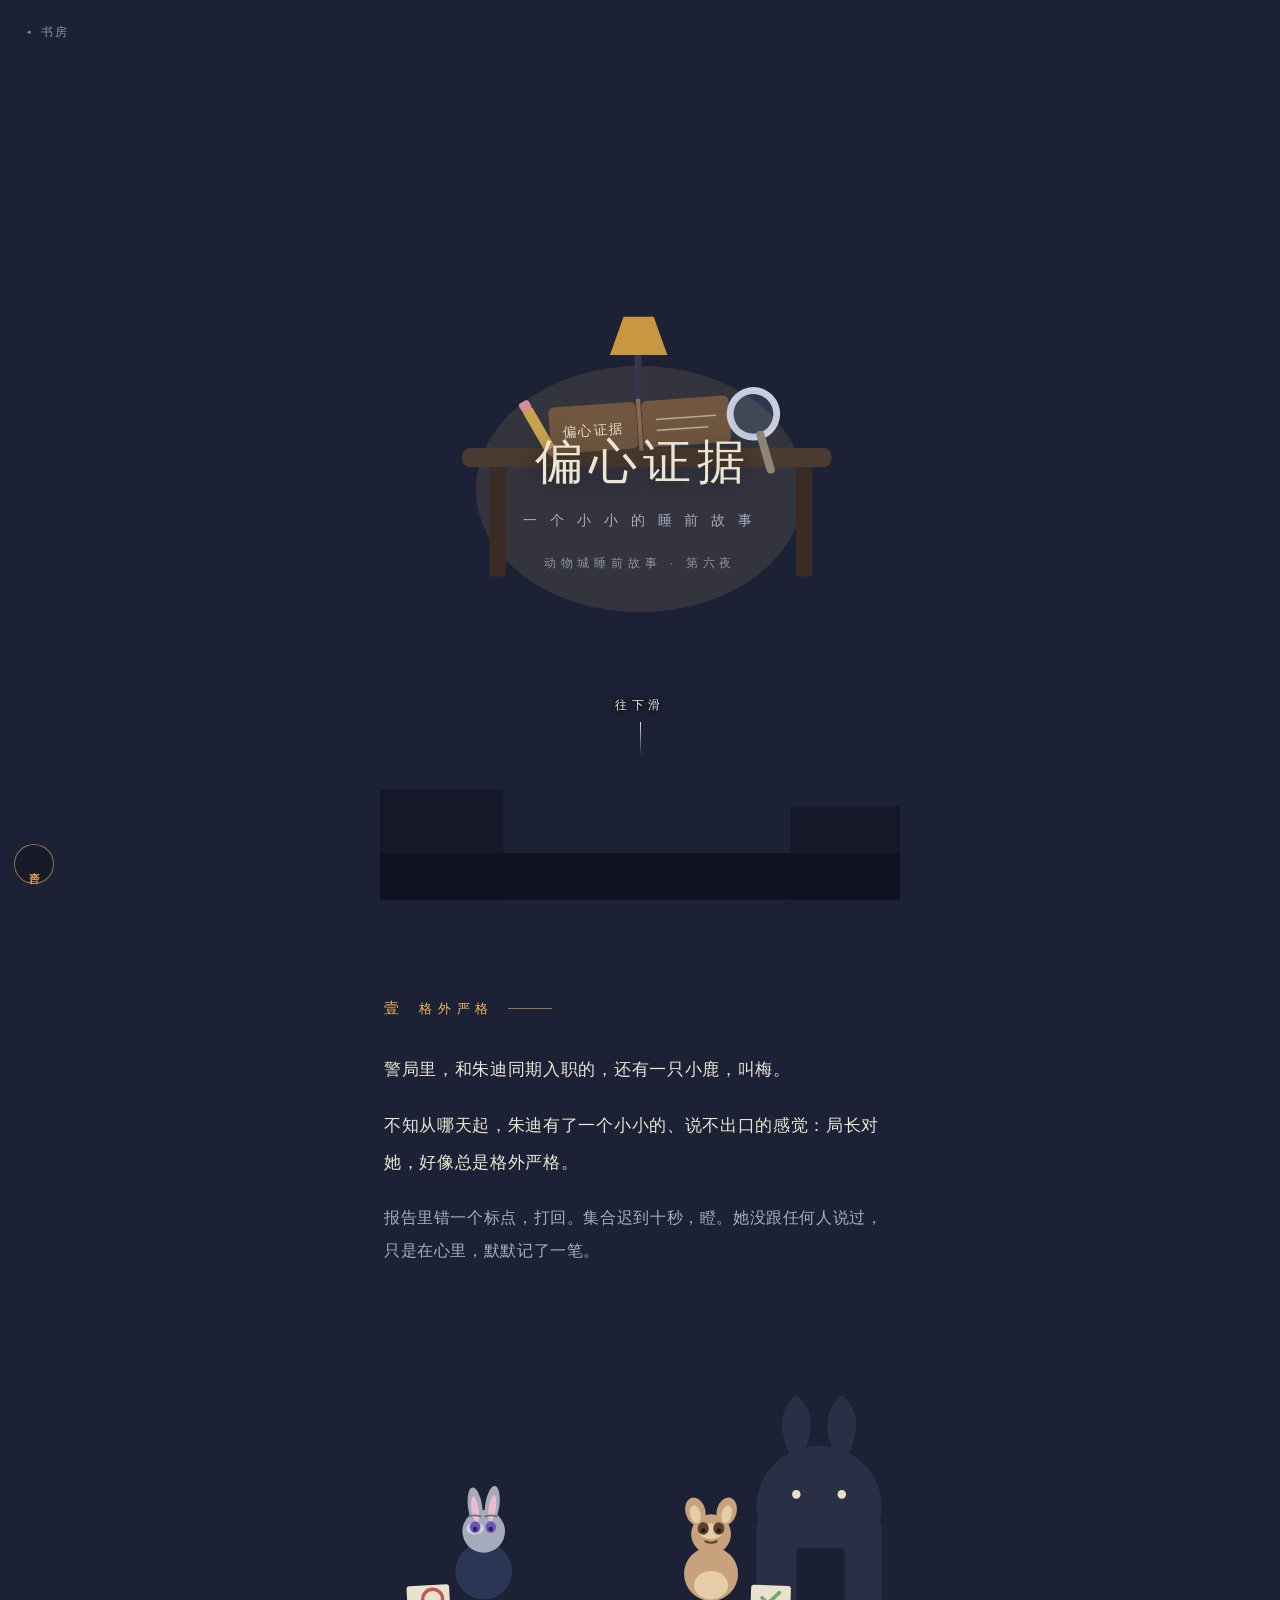
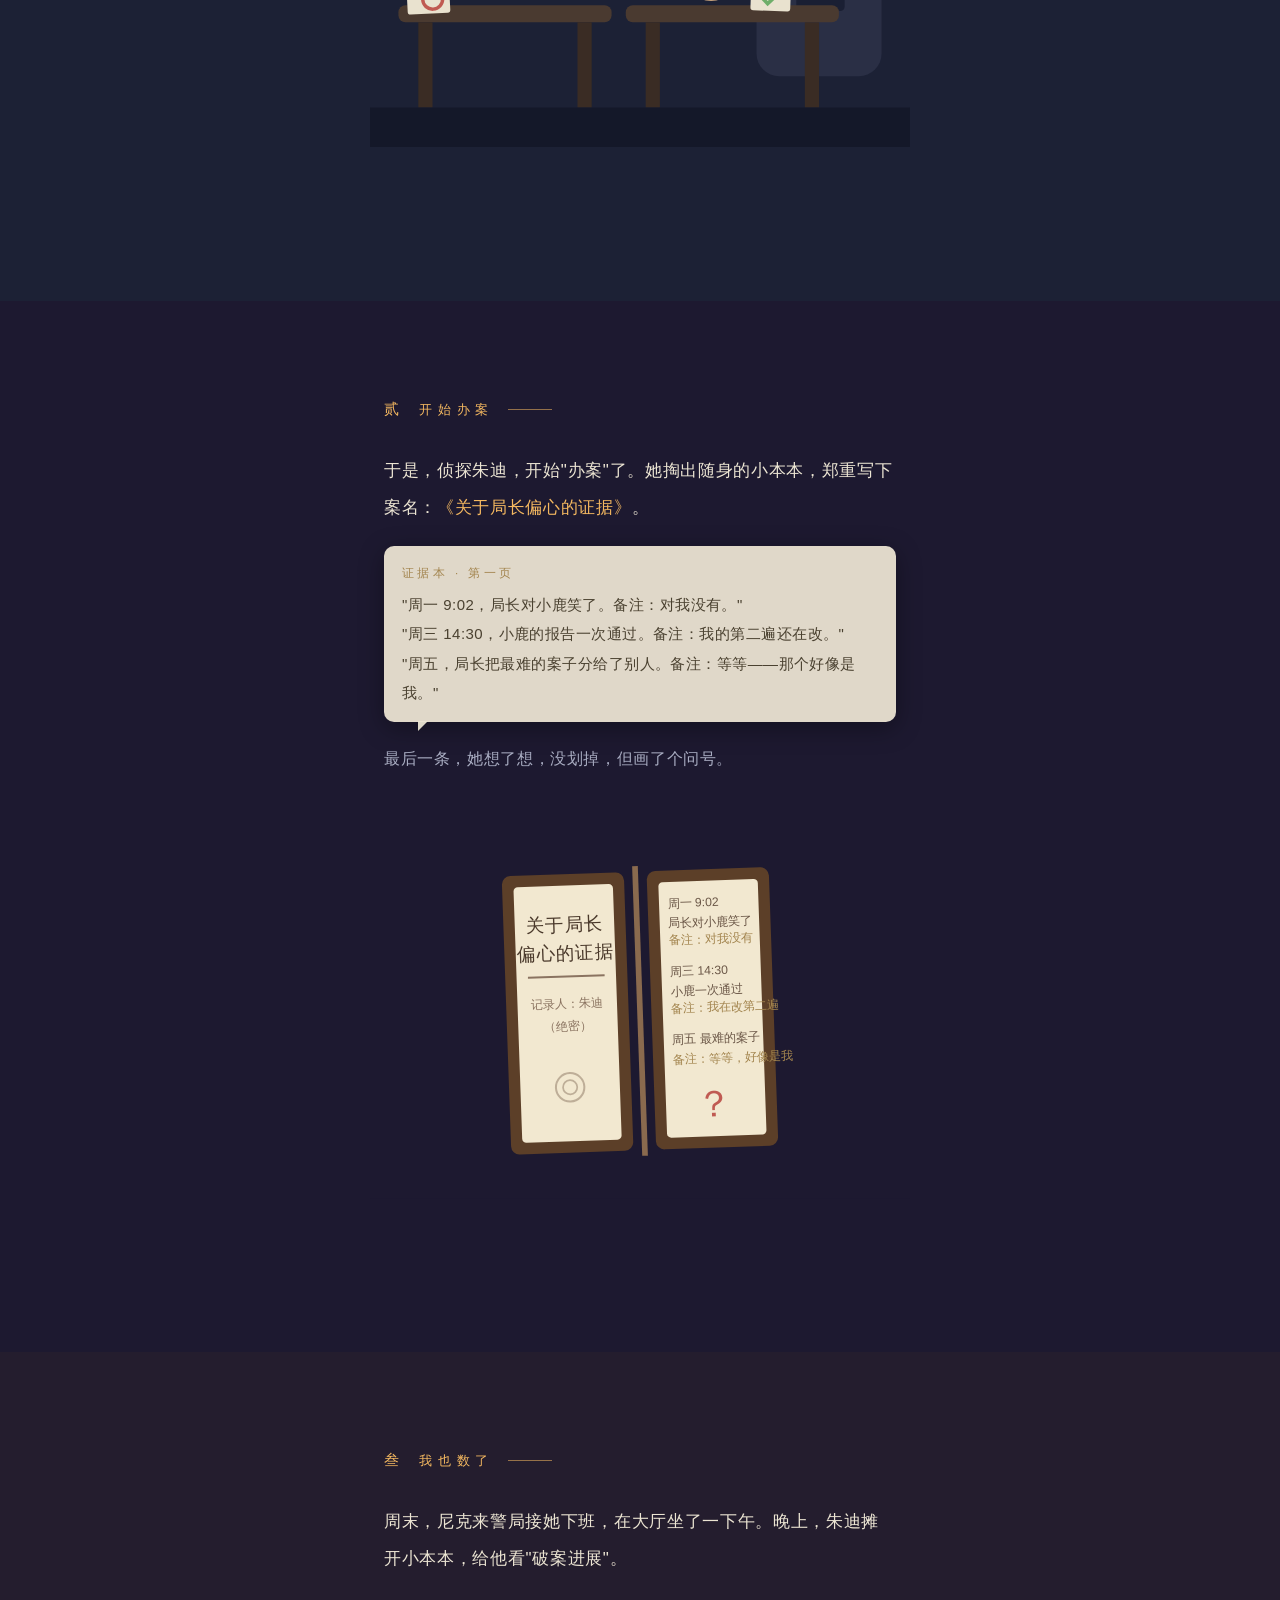
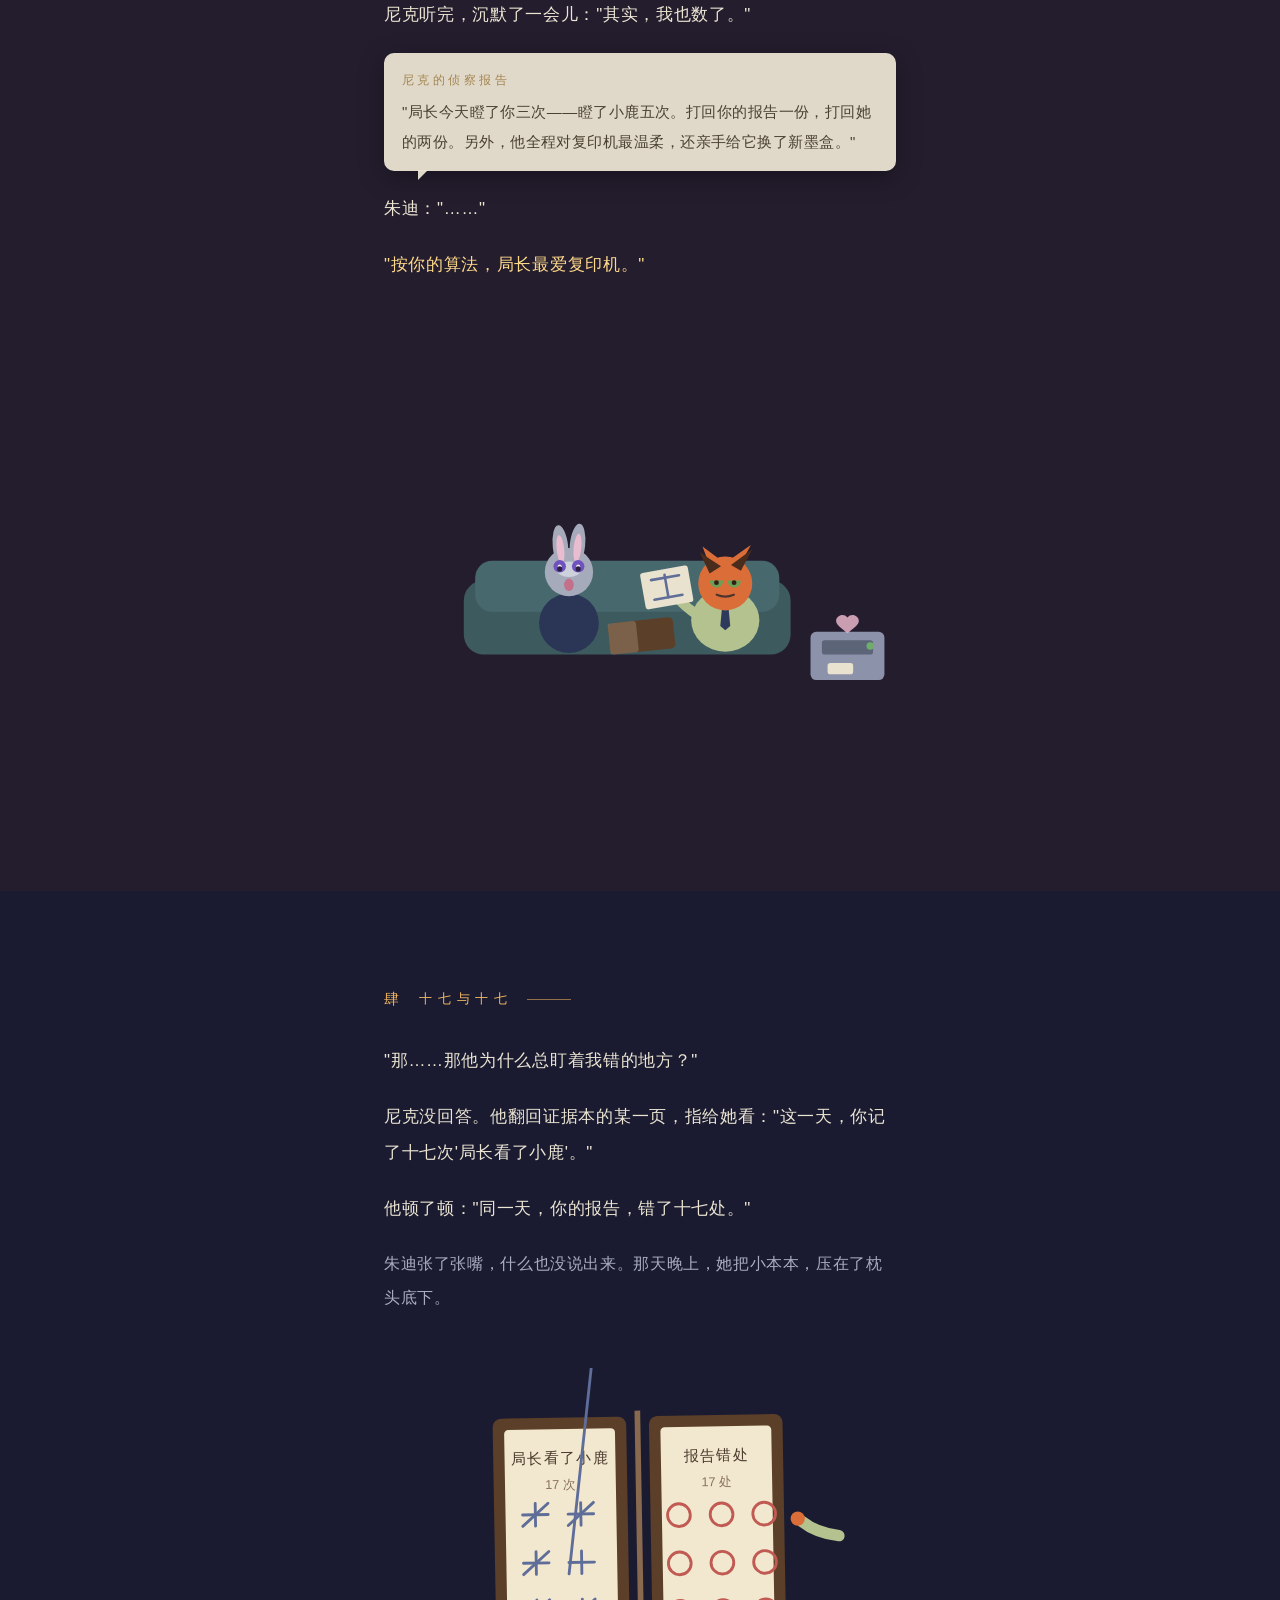
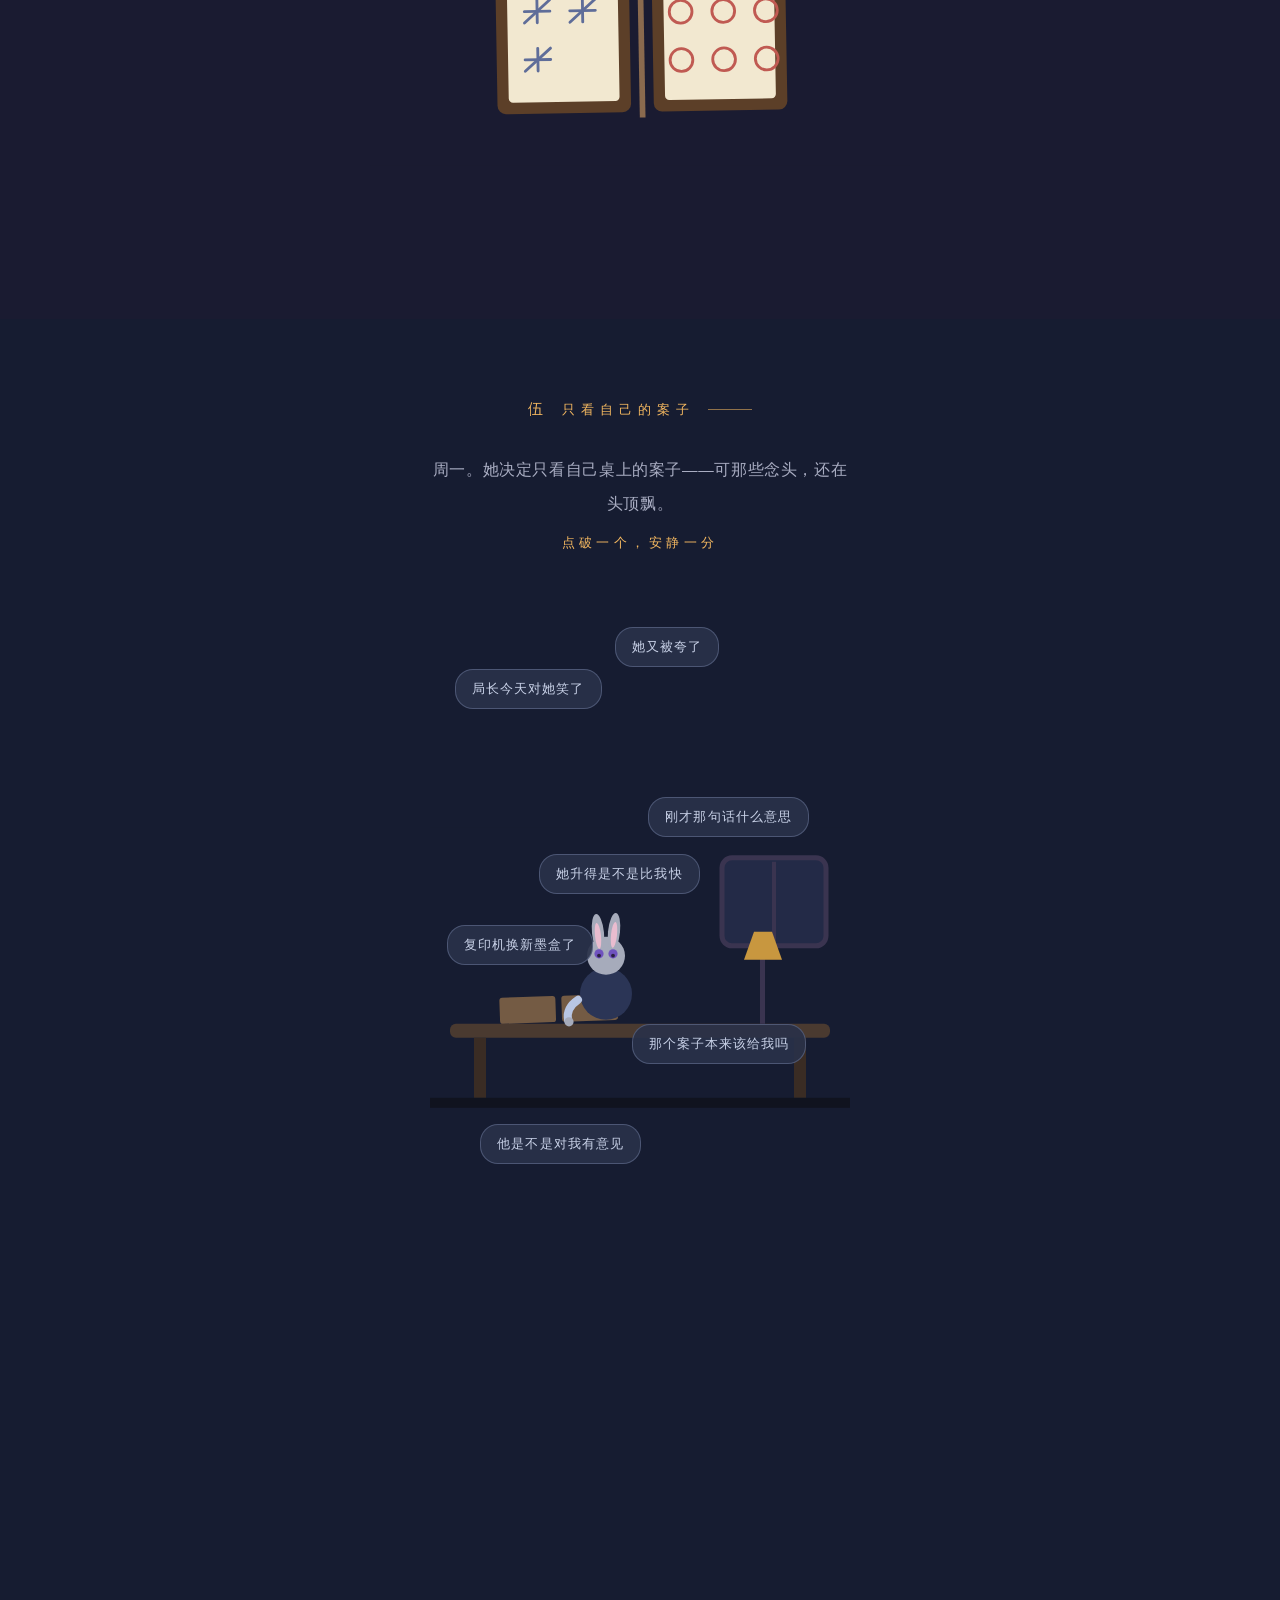
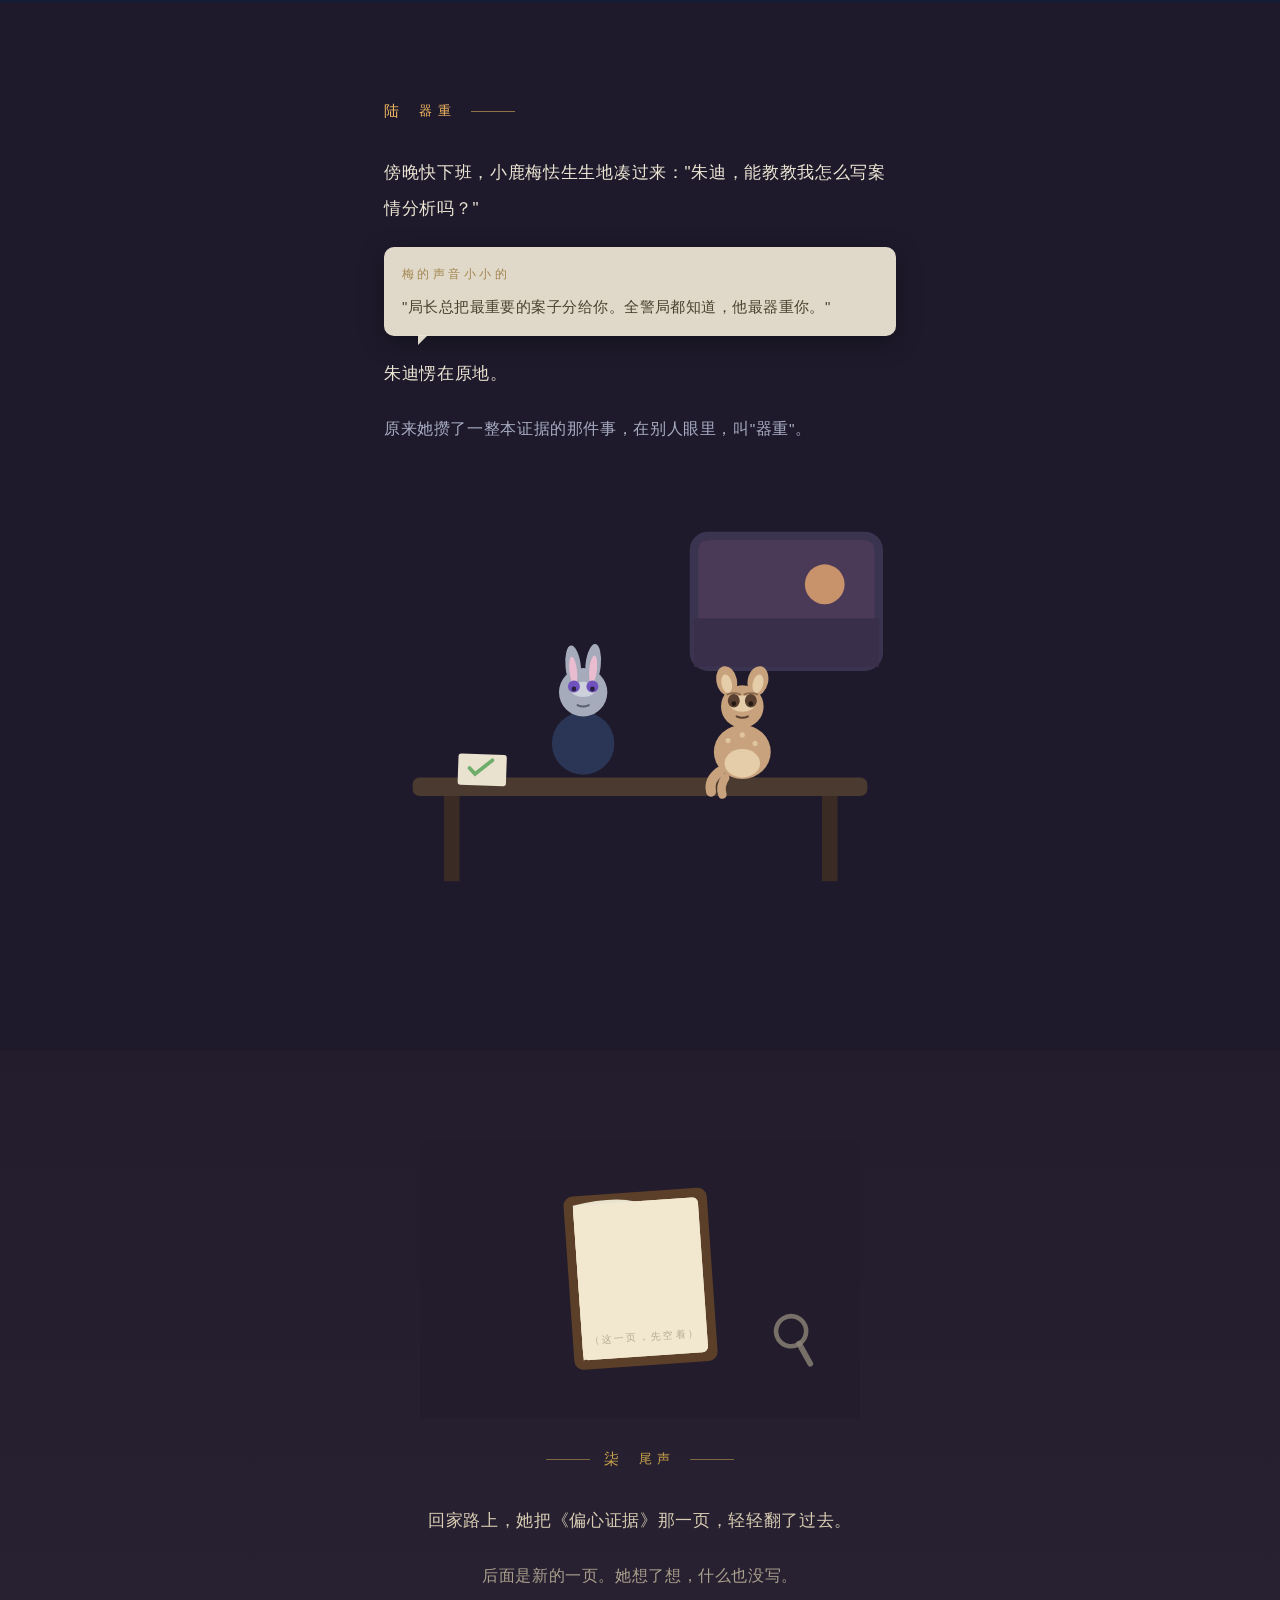
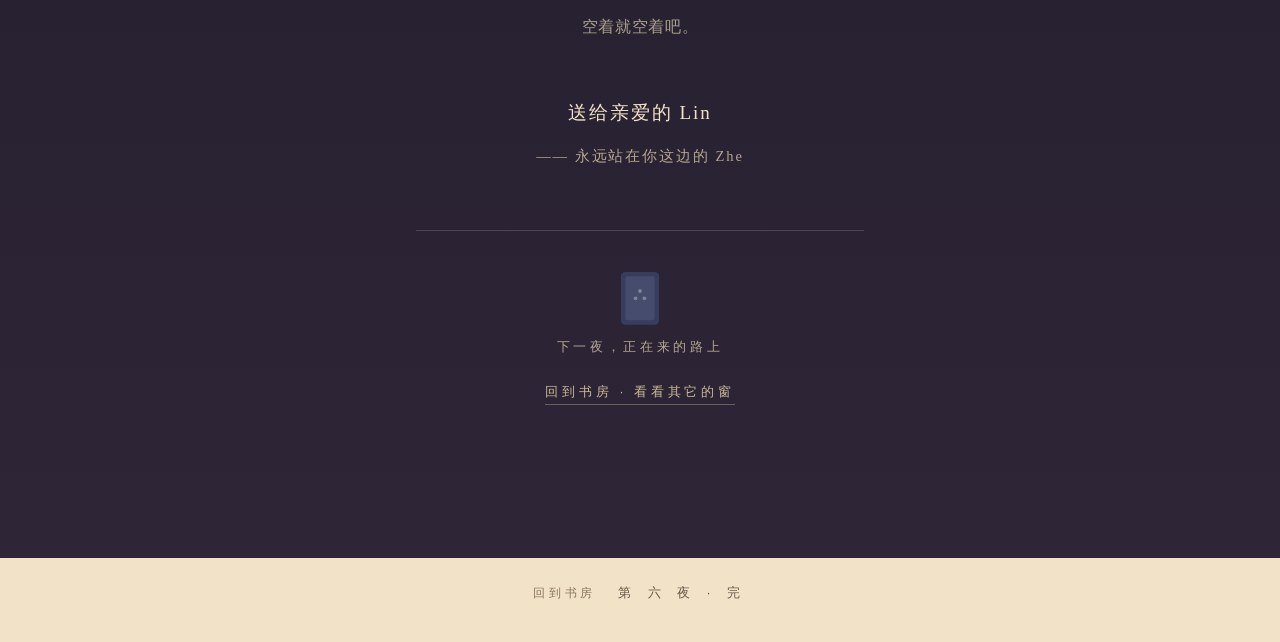
==== evidence/index.html @ d3636014 "night 6: the bias evidence - story page, focus-mode bubble finale, study: neighbor house built as 6t" ====
<!DOCTYPE html>
<html lang="zh-CN">
<head>
<meta charset="UTF-8">
<meta name="viewport" content="width=device-width, initial-scale=1.0, viewport-fit=cover">
<meta name="theme-color" content="#1c2135">
<title>偏心证据 · 第六夜</title>
<link rel="icon" href="data:image/svg+xml,%3Csvg xmlns='http://www.w3.org/2000/svg' viewBox='0 0 100 100'%3E%3Ctext y='.9em' font-size='90'%3E%F0%9F%94%8D%3C/text%3E%3C/svg%3E">
<link rel="stylesheet" href="../assets/common.css">
<style>
/* ============================================================
   第六夜 ·《偏心证据》 —— 本页专属样式
   一本证据的案子 · 专注模式
   ============================================================ */
#s0,#s1{background:#1c2135}
#s2{background:#1d1930}
#s3{background:#241d2e}
#s4{background:#1a1b31}
#s5{background:#161c31}
#s6{background:#1e1a2c}
#s7{background:linear-gradient(#221c2c 0%, #2e2637 100%)}
footer{
  background:#f2e3c8;color:#6b5747;text-align:center;
  padding:26px 0 40px;letter-spacing:.5em;font-size:13px;
}
footer a{color:#8a7360;text-decoration:none;letter-spacing:.3em;font-size:12px;margin-right:1em}

/* ---------- 封面 ---------- */
#s0{align-items:center;text-align:center;justify-content:flex-end;padding-bottom:16vh}
#s0 .art svg{width:106%;max-width:520px}
#s0 .cover-block{position:relative;z-index:2;margin-bottom:5vh}
#s0 h1{
  font-family:var(--serif);font-weight:400;
  font-size:clamp(32px,10vw,48px);
  letter-spacing:.12em;text-indent:.12em;color:var(--cream);
  text-shadow:0 2px 24px rgba(0,0,0,.45);
}
#s0 .sub{margin-top:18px;color:var(--cream-dim);font-size:14px;letter-spacing:.32em}
#s0 .series-badge{margin-top:26px;color:#8d92ab;font-size:11.5px;letter-spacing:.42em}
.back-home{
  position:absolute;top:18px;left:16px;z-index:3;
  color:var(--cream-dim);text-decoration:none;
  font-size:12px;letter-spacing:.22em;opacity:.8;padding:6px 10px;
}
#s0 .cue{
  position:relative;z-index:2;margin-top:9vh;
  display:inline-flex;flex-direction:column;align-items:center;gap:8px;
  color:var(--cream);font-size:12px;letter-spacing:.4em;
  text-shadow:0 1px 10px rgba(10,13,24,.95),0 0 3px rgba(10,13,24,.9);
}
#s0 .cue i{
  width:1px;height:34px;background:linear-gradient(var(--cream),transparent);
  animation:cue 2.2s ease-in-out infinite;
}
@keyframes cue{0%,100%{opacity:.25;transform:scaleY(.55);transform-origin:top}50%{opacity:1;transform:scaleY(1)}}
.deskglow{animation:breath 5s ease-in-out infinite}

/* ---------- 正文场景：文字在上，插画跟随 ---------- */
.flowtop{justify-content:flex-start;padding-top:11vh}
.flowtop .artflow{position:relative;z-index:1;width:100%;max-width:540px;margin:4vh auto 0}
.flowtop .artflow svg{width:100%;height:auto;display:block}

/* ---------- s5：专注模式（点破比较泡泡） ---------- */
#s5{justify-content:flex-start;padding-top:9vh}
#s5 .words{text-align:center;max-width:26em}
#s5 .hint{font-size:13px;letter-spacing:.34em;color:var(--cream-dim)}
#s5 .hint b{font-weight:400;color:var(--amber);animation:hintp 2.4s ease-in-out infinite}
@keyframes hintp{0%,100%{opacity:.55}50%{opacity:1}}
#focuswrap{
  position:relative;z-index:2;width:100%;max-width:420px;margin:4.5vh auto 0;
  height:0;padding-bottom:66%;   /* 场地比例 */
  cursor:pointer;user-select:none;-webkit-user-select:none;
}
#focusdesk{position:absolute;inset:0;width:100%;height:100%}
#focusdesk svg{width:100%;height:100%;display:block}
#focuslamp .lampoff{opacity:1;transition:opacity 1.4s ease}
#focuslamp .lampon{opacity:0;transition:opacity 1.4s ease}
#focuswrap.done #focuslamp .lampoff{opacity:0}
#focuswrap.done #focuslamp .lampon{opacity:1}
#focuswrap.done .deskdim{opacity:0}
.deskdim{transition:opacity 1.6s ease}
.fbub{
  position:absolute;z-index:6;
  padding:10px 16px;border-radius:18px;
  background:rgba(42,49,73,.92);border:1px solid rgba(143,160,200,.35);
  color:#c9d2e8;font-size:13px;letter-spacing:.08em;white-space:nowrap;
  cursor:pointer;
  animation:bob 4.2s ease-in-out infinite;
  transition:transform .45s cubic-bezier(.5,0,.8,.4),opacity .45s ease;
}
.fbub:nth-child(2n){animation-delay:1.3s}
.fbub:nth-child(3n){animation-delay:2.6s}
@keyframes bob{0%,100%{margin-top:0}50%{margin-top:-9px}}
.fbub.pop{transform:scale(1.4);opacity:0;pointer-events:none}
#s5 .lines{min-height:5.4em;margin-top:4.5vh}
#s5 .lines p{
  font-family:var(--serif);font-size:16.5px;line-height:2.2;letter-spacing:.1em;margin-bottom:.35em;
}
#s5 .lines p span{opacity:0;transform:translateY(10px);display:inline-block;
  transition:opacity 1.3s ease,transform 1.3s ease}
#s5 .lines p.on span{opacity:1;transform:none}
#s5 .lines p:last-child span{color:var(--amber-soft)}

/* ---------- 尾声 ---------- */
#s7{justify-content:flex-start;padding-top:10vh}
#s7 .art{position:static;inset:auto;width:min(100%,440px);margin:0 auto 3vh}
#s7 .art svg{position:static;inset:auto;transform:none;width:100%;max-width:none;height:auto}
#s7 .words{margin-top:0;text-align:center;max-width:28em}
#s7 .kicker{justify-content:center;color:#c9a24b}
#s7 .kicker::before{content:"";flex:0 0 44px;height:1px;background:currentColor;opacity:.55}
#s7 .words p{color:#d9cdb4}
#s7 .words p.dim{color:#a9a08c}
.dedic{margin-top:3.2em;font-family:var(--serif);letter-spacing:.12em}
.dedic .to{font-size:19px;color:#f2e3c8;line-height:2}
.dedic .from{margin-top:1em;font-size:14.5px;color:#b3a68e}
.nextup{
  margin-top:4em;padding-top:2.4em;border-top:1px solid rgba(217,205,180,.2);
  display:flex;flex-direction:column;align-items:center;gap:10px;
}
.nextup .win-mini{width:44px;opacity:.85}
.nextup .win-mini svg{width:100%;height:auto;display:block}
.nextup .next-text{font-size:13px;color:#b3a68e;letter-spacing:.28em}
.nextup .back-study{
  margin-top:1.4em;font-size:12.5px;color:#c9b995;text-decoration:none;
  letter-spacing:.3em;border-bottom:1px solid rgba(201,185,149,.4);padding-bottom:3px;
}
</style>
</head>
<body>

<div id="vignette"></div>
<button id="sndBtn" aria-label="声音开关">声音</button>

<main>

<!-- ════════════ 封面 ════════════ -->
<section id="s0" class="scene">
  <a class="back-home" href="../" onclick="try{sessionStorage.setItem('zs_seen',1)}catch(e){}">◂ 书房</a>
  <div class="art">
    <svg viewBox="0 0 380 520" aria-hidden="true">
      <rect x="0" y="0" width="380" height="520" fill="#1c2135"/>
      <!-- 台灯暖光 -->
      <ellipse class="deskglow" cx="190" cy="220" rx="120" ry="90" fill="#ffd98a" opacity=".1"/>
      <rect x="186" y="120" width="5" height="70" fill="#3a3450"/>
      <path d="M168 122 L210 122 L200 94 L178 94 Z" fill="#c8973f"/>
      <!-- 桌面 -->
      <rect x="60" y="190" width="270" height="14" rx="6" fill="#4a3a30"/>
      <rect x="80" y="204" width="12" height="80" fill="#3a2c24"/>
      <rect x="304" y="204" width="12" height="80" fill="#3a2c24"/>
      <!-- 摊开的证据本 -->
      <g transform="rotate(-4 190 176)">
        <rect x="124" y="156" width="64" height="34" rx="4" fill="#5c3f28"/>
        <rect x="192" y="156" width="64" height="34" rx="4" fill="#5c3f28"/>
        <rect x="124" y="156" width="64" height="34" rx="4" fill="#f2e8d0" opacity=".14"/>
        <rect x="192" y="156" width="64" height="34" rx="4" fill="#f2e8d0" opacity=".14"/>
        <line x1="190" y1="154" x2="190" y2="192" stroke="#8a6a4e" stroke-width="3"/>
        <text x="156" y="178" text-anchor="middle" font-size="10" fill="#e8dfc8" letter-spacing="1" style="font-family:var(--serif)">偏心证据</text>
        <g stroke="#c9bfa5" stroke-width="1.2" opacity=".8">
          <line x1="202" y1="170" x2="246" y2="170"/><line x1="202" y1="178" x2="240" y2="178"/>
        </g>
      </g>
      <!-- 放大镜 -->
      <g transform="rotate(24 268 176)">
        <circle cx="268" cy="164" r="17" fill="none" stroke="#c9cfdd" stroke-width="5"/>
        <circle cx="268" cy="164" r="17" fill="#9fc0e8" opacity=".14"/>
        <line x1="279" y1="176" x2="296" y2="196" stroke="#8d8577" stroke-width="6" stroke-linecap="round"/>
      </g>
      <!-- 问号铅笔 -->
      <g transform="rotate(-30 118 176)">
        <rect x="112" y="158" width="8" height="34" rx="2" fill="#c9a24b"/>
        <path d="M112 192 L116 202 L120 192 Z" fill="#8a6a4e"/>
        <rect x="112" y="152" width="8" height="7" rx="2" fill="#d98a9f"/>
      </g>
      <!-- 底部城市剪影 -->
      <g fill="#141829">
        <rect x="0" y="440" width="90" height="80"/>
        <rect x="300" y="452" width="80" height="68"/>
      </g>
      <rect x="0" y="486" width="380" height="34" fill="#10131f"/>
    </svg>
  </div>
  <div class="cover-block">
    <h1>偏心证据</h1>
    <div class="sub">一 个 小 小 的 睡 前 故 事</div>
    <div class="series-badge">动物城睡前故事 · 第六夜</div>
  </div>
  <div class="cue"><span>往下滑</span><i></i></div>
</section>

<!-- ════════════ 一 · 格外严格 ════════════ -->
<section id="s1" class="scene flowtop">
  <div class="words">
    <div class="kicker reveal"><span class="num">壹</span><span>格外严格</span></div>
    <p class="reveal" style="--d:.15s">警局里，和朱迪同期入职的，还有一只小鹿，叫梅。</p>
    <p class="reveal" style="--d:.35s">不知从哪天起，朱迪有了一个小小的、说不出口的感觉：局长对她，好像总是格外严格。</p>
    <p class="reveal dim" style="--d:.55s">报告里错一个标点，打回。集合迟到十秒，瞪。她没跟任何人说过，只是在心里，默默记了一笔。</p>
  </div>
  <div class="artflow">
    <svg viewBox="0 0 380 300" aria-hidden="true">
      <rect x="0" y="0" width="380" height="300" fill="#1c2135"/>
      <!-- 局长（牛局长剪影，远处瞪着） -->
      <g>
        <path d="M296 96 Q282 66 300 52 Q318 66 304 96 Z" fill="#2a2f45"/>
        <path d="M336 96 Q350 66 332 52 Q314 66 328 96 Z" fill="#2a2f45"/>
        <ellipse cx="316" cy="130" rx="44" ry="42" fill="#2a2f45"/>
        <rect x="272" y="130" width="88" height="120" rx="16" fill="#2a2f45"/>
        <!-- 瞪视的目光（两道白点） -->
        <circle cx="300" cy="122" r="3" fill="#e8dfc8"/>
        <circle cx="332" cy="122" r="3" fill="#e8dfc8"/>
        <!-- 板夹 -->
        <rect x="300" y="160" width="34" height="44" rx="3" fill="#1a1f33"/>
      </g>
      <!-- 两张相邻的办公桌 -->
      <rect x="20" y="200" width="150" height="12" rx="5" fill="#4a3a30"/>
      <rect x="180" y="200" width="150" height="12" rx="5" fill="#4a3a30"/>
      <rect x="34" y="212" width="10" height="60" fill="#3a2c24"/>
      <rect x="146" y="212" width="10" height="60" fill="#3a2c24"/>
      <rect x="194" y="212" width="10" height="60" fill="#3a2c24"/>
      <rect x="306" y="212" width="10" height="60" fill="#3a2c24"/>
      <!-- 朱迪（左桌，被打回的报告+红圈） -->
      <g>
        <ellipse cx="80" cy="176" rx="20" ry="20" fill="#2B3556"/>
        <circle cx="80" cy="148" r="15" fill="#A6ABBB"/>
        <ellipse cx="74" cy="131" rx="5" ry="14" transform="rotate(-8 74 131)" fill="#A6ABBB"/>
        <ellipse cx="86" cy="130" rx="5" ry="14" transform="rotate(8 86 130)" fill="#A6ABBB"/>
        <ellipse cx="74" cy="133" rx="2.6" ry="9.6" transform="rotate(-8 74 133)" fill="#E9BCCF"/>
        <ellipse cx="86" cy="132" rx="2.6" ry="9.6" transform="rotate(8 86 132)" fill="#E9BCCF"/>
        <ellipse cx="74" cy="146" rx="6.2" ry="4.2" fill="#CDD1DC"/>
        <ellipse cx="74" cy="145" rx="3.7" ry="4.1" fill="#6F52BE"/>
        <ellipse cx="85" cy="145" rx="3.7" ry="4.1" fill="#6F52BE"/>
        <circle cx="74" cy="146.4" r="1.6" fill="#2A2140"/>
        <circle cx="85" cy="146.4" r="1.6" fill="#2A2140"/>
        <path d="M70 137.5 Q74 136 78 137.5 M81 137.5 Q85 136 89 137.5" stroke="#6A7080" stroke-width="1.3" fill="none" stroke-linecap="round"/>
        <!-- 打回的报告+红圈 -->
        <g transform="rotate(-3 40 194)">
          <rect x="26" y="186" width="30" height="20" rx="2" fill="#e9e2cf"/>
          <circle cx="44" cy="196" r="7" fill="none" stroke="#c05a52" stroke-width="2.4"/>
        </g>
      </g>
      <!-- 小鹿梅（右桌，一次通过） -->
      <g>
        <ellipse cx="240" cy="178" rx="19" ry="19" fill="#C8A27C"/>
        <ellipse cx="240" cy="186" rx="12" ry="10" fill="#E4CDA8"/>
        <circle cx="240" cy="150" r="14" fill="#C8A27C"/>
        <ellipse cx="251" cy="134" rx="7" ry="10" transform="rotate(14 251 134)" fill="#C8A27C"/>
        <ellipse cx="229" cy="134" rx="7" ry="10" transform="rotate(-14 229 134)" fill="#C8A27C"/>
        <ellipse cx="251" cy="136" rx="3.6" ry="6.4" transform="rotate(14 251 136)" fill="#E4CDA8"/>
        <ellipse cx="229" cy="136" rx="3.6" ry="6.4" transform="rotate(-14 229 136)" fill="#E4CDA8"/>
        <ellipse cx="240" cy="148" rx="8.5" ry="5.5" fill="#E4CDA8"/>
        <ellipse cx="234.5" cy="146" rx="3.9" ry="4.4" fill="#5A4030"/>
        <ellipse cx="245.5" cy="146" rx="3.9" ry="4.4" fill="#5A4030"/>
        <circle cx="234.5" cy="147.4" r="1.6" fill="#241812"/>
        <circle cx="245.5" cy="147.4" r="1.6" fill="#241812"/>
        <path d="M236 155 Q240 157 244 155" stroke="#5A4030" stroke-width="1.4" fill="none" stroke-linecap="round"/>
        <!-- 通过的报告+小勾 -->
        <g transform="rotate(2 282 194)">
          <rect x="268" y="186" width="28" height="18" rx="2" fill="#e9e2cf"/>
          <path d="M276 195 l4 4 8 -8" stroke="#6fae6a" stroke-width="2.6" fill="none" stroke-linecap="round"/>
        </g>
      </g>
      <rect x="0" y="272" width="380" height="28" fill="#141829"/>
    </svg>
  </div>
</section>

<!-- ════════════ 二 · 开始办案 ════════════ -->
<section id="s2" class="scene flowtop">
  <div class="words">
    <div class="kicker reveal"><span class="num">贰</span><span>开始办案</span></div>
    <p class="reveal" style="--d:.15s">于是，侦探朱迪，开始"办案"了。她掏出随身的小本本，郑重写下案名：<em>《关于局长偏心的证据》</em>。</p>
    <div class="bubble reveal" style="--d:.4s">
      <span class="who">证据本 · 第一页</span>
      "周一 9:02，局长对小鹿笑了。备注：对我没有。"<br>
      "周三 14:30，小鹿的报告一次通过。备注：我的第二遍还在改。"<br>
      "周五，局长把最难的案子分给了别人。备注：等等——那个好像是我。"
    </div>
    <p class="reveal dim" style="--d:.65s">最后一条，她想了想，没划掉，但画了个问号。</p>
  </div>
  <div class="artflow">
    <svg viewBox="0 0 380 260" aria-hidden="true">
      <rect x="0" y="0" width="380" height="260" fill="#1d1930"/>
      <!-- 俯视的证据本 -->
      <g transform="rotate(-2 190 128)">
        <rect x="96" y="30" width="86" height="196" rx="6" fill="#5c3f28"/>
        <rect x="198" y="30" width="86" height="196" rx="6" fill="#5c3f28"/>
        <rect x="104" y="38" width="70" height="180" rx="3" fill="#f2e8d0"/>
        <rect x="206" y="38" width="70" height="180" rx="3" fill="#f2e8d0"/>
        <line x1="190" y1="26" x2="190" y2="230" stroke="#8a6a4e" stroke-width="4"/>
        <!-- 左页：案名 -->
        <text x="139" y="70" text-anchor="middle" font-size="13" fill="#4a392b" letter-spacing="1" style="font-family:var(--serif)">关于局长</text>
        <text x="139" y="90" text-anchor="middle" font-size="13" fill="#4a392b" letter-spacing="1" style="font-family:var(--serif)">偏心的证据</text>
        <line x1="112" y1="102" x2="166" y2="102" stroke="#8a7360" stroke-width="1.4"/>
        <text x="139" y="124" text-anchor="middle" font-size="8.5" fill="#8a7360">记录人：朱迪</text>
        <text x="139" y="140" text-anchor="middle" font-size="8.5" fill="#8a7360">（绝密）</text>
        <!-- 右页：三条记录 -->
        <g fill="#6b5747" font-size="8.6" style="font-family:var(--sans)">
          <text x="212" y="56">周一 9:02</text>
          <text x="212" y="70">局长对小鹿笑了</text>
          <text x="212" y="82" fill="#a3854f">备注：对我没有</text>
          <text x="212" y="104">周三 14:30</text>
          <text x="212" y="118">小鹿一次通过</text>
          <text x="212" y="130" fill="#a3854f">备注：我在改第二遍</text>
          <text x="212" y="152">周五 最难的案子</text>
          <text x="212" y="166" fill="#a3854f">备注：等等，好像是我</text>
        </g>
        <!-- 大大的问号 -->
        <text x="240" y="204" text-anchor="middle" font-size="26" fill="#c05a52" style="font-family:var(--serif)">？</text>
        <!-- 指纹按印（可爱细节） -->
        <circle cx="139" cy="180" r="10" fill="none" stroke="#8a7360" stroke-width="1.4" opacity=".5"/>
        <circle cx="139" cy="180" r="5" fill="none" stroke="#8a7360" stroke-width="1.2" opacity=".5"/>
      </g>
    </svg>
  </div>
</section>

<!-- ════════════ 三 · 我也数了 ════════════ -->
<section id="s3" class="scene flowtop">
  <div class="words">
    <div class="kicker reveal"><span class="num">叁</span><span>我也数了</span></div>
    <p class="reveal" style="--d:.15s">周末，尼克来警局接她下班，在大厅坐了一下午。晚上，朱迪摊开小本本，给他看"破案进展"。</p>
    <p class="reveal" style="--d:.35s">尼克听完，沉默了一会儿："其实，我也数了。"</p>
    <div class="bubble reveal" style="--d:.55s">
      <span class="who">尼克的侦察报告</span>
      "局长今天瞪了你三次——瞪了小鹿五次。打回你的报告一份，打回她的两份。另外，他全程对复印机最温柔，还亲手给它换了新墨盒。"
    </div>
    <p class="reveal" style="--d:.8s">朱迪："……"</p>
    <p class="reveal say" style="--d:1s">"按你的算法，局长最爱复印机。"</p>
  </div>
  <div class="artflow">
    <svg viewBox="0 0 380 280" aria-hidden="true">
      <rect x="0" y="0" width="380" height="280" fill="#241d2e"/>
      <!-- 沙发 -->
      <rect x="66" y="170" width="230" height="52" rx="14" fill="#3d5a5e"/>
      <rect x="74" y="156" width="214" height="36" rx="12" fill="#47696e"/>
      <!-- 目瞪口呆的朱迪 -->
      <g>
        <ellipse cx="140" cy="200" rx="21" ry="21" fill="#2B3556"/>
        <circle cx="140" cy="164" r="17" fill="#A6ABBB"/>
        <ellipse cx="134" cy="146" rx="5.4" ry="15" transform="rotate(-6 134 146)" fill="#A6ABBB"/>
        <ellipse cx="146" cy="145" rx="5.4" ry="15" transform="rotate(6 146 145)" fill="#A6ABBB"/>
        <ellipse cx="134" cy="148" rx="2.7" ry="10" transform="rotate(-6 134 148)" fill="#E9BCCF"/>
        <ellipse cx="146" cy="147" rx="2.7" ry="10" transform="rotate(6 146 147)" fill="#E9BCCF"/>
        <ellipse cx="140" cy="162" rx="8.6" ry="5.4" fill="#CDD1DC"/>
        <!-- 惊讶圆眼 -->
        <circle cx="133.5" cy="160" r="4.4" fill="#6F52BE"/>
        <circle cx="146.5" cy="160" r="4.4" fill="#6F52BE"/>
        <circle cx="133.5" cy="160" r="1.4" fill="#fff" opacity=".9"/>
        <circle cx="146.5" cy="160" r="1.4" fill="#fff" opacity=".9"/>
        <circle cx="133.5" cy="161.8" r="1.8" fill="#2A2140"/>
        <circle cx="146.5" cy="161.8" r="1.8" fill="#2A2140"/>
        <!-- 张成 O 的嘴 -->
        <ellipse cx="140" cy="173" rx="3.4" ry="4.4" fill="#C4708A"/>
        <!-- 摊开的证据本 -->
        <g transform="rotate(-6 190 208)">
          <rect x="168" y="198" width="46" height="22" rx="3" fill="#5c3f28"/>
          <rect x="168" y="198" width="20" height="22" rx="2" fill="#f2e8d0" opacity=".2"/>
        </g>
      </g>
      <!-- 尼克与他的计数纸 -->
      <g>
        <ellipse cx="250" cy="198" rx="24" ry="22" fill="#B3C28E"/>
        <path d="M244 180 L250 190 L256 180 Z" fill="#F2E3C8"/>
        <path d="M248 186 L252 186 L253.5 202 L250 205 L246.5 202 Z" fill="#2E3A5C"/>
        <circle cx="250" cy="172" r="19" fill="#DB6E38"/>
        <path d="M240 162 L234 146 L250 158 Z" fill="#DB6E38"/>
        <path d="M260 160 L268 145 L251 157 Z" fill="#DB6E38"/>
        <path d="M239 165 L232 150 L247 160 Z" fill="#4A2C1C"/>
        <path d="M261 163 L269 148 L254 159 Z" fill="#4A2C1C"/>
        <path d="M239 170 A4.8 4.8 0 0 0 248.6 170 Z" fill="#6E9E55"/>
        <path d="M251.4 170 A4.8 4.8 0 0 0 261 170 Z" fill="#6E9E55"/>
        <circle cx="243.8" cy="171.5" r="1.7" fill="#2E2016"/>
        <circle cx="256.2" cy="171.5" r="1.7" fill="#2E2016"/>
        <path d="M244 180 Q250 182.5 256 180" stroke="#4E3430" stroke-width="1.6" fill="none" stroke-linecap="round"/>
        <!-- 举着的小计数纸（正字） -->
        <path d="M230 194 Q224 190 218 184" stroke="#B3C28E" stroke-width="7" fill="none" stroke-linecap="round"/>
        <g transform="rotate(-10 208 176)">
          <rect x="192" y="162" width="34" height="26" rx="2" fill="#e9e2cf"/>
          <g stroke="#5f6d99" stroke-width="1.8" stroke-linecap="round">
            <line x1="199" y1="168" x2="219" y2="168"/>
            <line x1="209" y1="166" x2="209" y2="182"/>
            <line x1="199" y1="182" x2="219" y2="182"/>
          </g>
        </g>
      </g>
      <!-- 桌角小复印机（被局长偏爱的） -->
      <g>
        <rect x="310" y="206" width="52" height="34" rx="4" fill="#8d92ab"/>
        <rect x="318" y="212" width="36" height="10" rx="2" fill="#5c6478"/>
        <rect x="322" y="228" width="18" height="8" rx="2" fill="#e9e2cf"/>
        <circle cx="352" cy="216" r="2.6" fill="#6fae6a"/>
        <!-- 爱心一枚 -->
        <path d="M336 196 c-2.6 -3.6 -8 -1.4 -8 2.4 c0 3 4.4 5.6 8 8.6 c3.6 -3 8 -5.6 8 -8.6 c0 -3.8 -5.4 -6 -8 -2.4 Z" fill="#e8b4c8" opacity=".85"/>
      </g>
    </svg>
  </div>
</section>

<!-- ════════════ 四 · 十七与十七 ════════════ -->
<section id="s4" class="scene flowtop">
  <div class="words">
    <div class="kicker reveal"><span class="num">肆</span><span>十七与十七</span></div>
    <p class="reveal" style="--d:.15s">"那……那他为什么总盯着我错的地方？"</p>
    <p class="reveal" style="--d:.35s">尼克没回答。他翻回证据本的某一页，指给她看："这一天，你记了十七次'局长看了小鹿'。"</p>
    <p class="reveal" style="--d:.55s">他顿了顿："同一天，你的报告，错了十七处。"</p>
    <p class="reveal dim" style="--d:.8s">朱迪张了张嘴，什么也没说出来。那天晚上，她把小本本，压在了枕头底下。</p>
  </div>
  <div class="artflow">
    <svg viewBox="0 0 380 280" aria-hidden="true">
      <rect x="0" y="0" width="380" height="280" fill="#1a1b31"/>
      <!-- 对开的证据本（左右页对照） -->
      <g transform="rotate(-1 190 138)">
        <rect x="88" y="34" width="94" height="208" rx="6" fill="#5c3f28"/>
        <rect x="198" y="34" width="94" height="208" rx="6" fill="#5c3f28"/>
        <rect x="96" y="42" width="78" height="192" rx="3" fill="#f2e8d0"/>
        <rect x="206" y="42" width="78" height="192" rx="3" fill="#f2e8d0"/>
        <!-- 左页：17 次记录 -->
        <text x="135" y="66" text-anchor="middle" font-size="10.5" fill="#4a392b" letter-spacing="1">局长看了小鹿</text>
        <text x="135" y="84" text-anchor="middle" font-size="9" fill="#8a7360">17 次</text>
        <g stroke="#5f6d99" stroke-width="2" stroke-linecap="round">
          <line x1="108" y1="102" x2="126" y2="102"/><line x1="117" y1="94" x2="117" y2="110"/><line x1="108" y1="110" x2="126" y2="94"/>
          <line x1="140" y1="102" x2="158" y2="102"/><line x1="149" y1="94" x2="149" y2="110"/><line x1="140" y1="110" x2="158" y2="94"/>
          <line x1="108" y1="136" x2="126" y2="136"/><line x1="117" y1="128" x2="117" y2="144"/><line x1="108" y1="144" x2="126" y2="128"/>
          <line x1="140" y1="136" x2="158" y2="136"/><line x1="149" y1="128" x2="149" y2="144"/><line x1="140" y1="144" x2="158" y1="128"/>
          <line x1="108" y1="170" x2="126" y2="170"/><line x1="117" y1="162" x2="117" y2="178"/><line x1="108" y1="178" x2="126" y2="162"/>
          <line x1="140" y1="170" x2="158" y2="170"/><line x1="149" y1="162" x2="149" y2="178"/><line x1="140" y1="178" x2="158" y2="162"/>
          <line x1="108" y1="204" x2="126" y2="204"/><line x1="117" y1="196" x2="117" y2="212"/><line x1="108" y1="212" x2="126" y2="196"/>
        </g>
        <!-- 右页：17 处错 -->
        <text x="245" y="66" text-anchor="middle" font-size="10.5" fill="#4a392b" letter-spacing="1">报告错处</text>
        <text x="245" y="84" text-anchor="middle" font-size="9" fill="#8a7360">17 处</text>
        <g fill="none" stroke="#c05a52" stroke-width="2">
          <circle cx="218" cy="104" r="8"/><circle cx="248" cy="104" r="8"/><circle cx="278" cy="104" r="8"/>
          <circle cx="218" cy="138" r="8"/><circle cx="248" cy="138" r="8"/><circle cx="278" cy="138" r="8"/>
          <circle cx="218" cy="172" r="8"/><circle cx="248" cy="172" r="8"/><circle cx="278" cy="172" r="8"/>
          <circle cx="218" cy="206" r="8"/><circle cx="248" cy="206" r="8"/><circle cx="278" cy="206" r="8"/>
        </g>
        <!-- 中缝 -->
        <line x1="190" y1="30" x2="190" y2="246" stroke="#8a6a4e" stroke-width="4"/>
      </g>
      <!-- 尼克指着的爪 -->
      <g>
        <path d="M330 118 Q314 116 304 108" stroke="#B3C28E" stroke-width="8" fill="none" stroke-linecap="round"/>
        <circle cx="301" cy="106" r="5" fill="#DB6E38"/>
      </g>
    </svg>
  </div>
</section>

<!-- ════════════ 互动 · 专注模式 ════════════ -->
<section id="s5" class="scene">
  <div class="words">
    <div class="kicker reveal" style="justify-content:center"><span class="num">伍</span><span>只看自己的案子</span></div>
    <p class="reveal dim" style="--d:.15s;margin-bottom:.6em">周一。她决定只看自己桌上的案子——可那些念头，还在头顶飘。</p>
    <p class="hint reveal" id="s5hint" style="--d:.4s"><b>点破一个，安静一分</b></p>
  </div>
  <div id="focuswrap" class="reveal" style="--d:.55s">
    <div id="focusdesk">
      <svg viewBox="0 0 420 280" preserveAspectRatio="xMidYMid meet" aria-label="办公桌，飘着比较的念头">
        <rect x="0" y="0" width="420" height="280" fill="#161c31"/>
        <!-- 窗（专注后暗下） -->
        <rect class="deskdim" x="292" y="30" width="104" height="88" rx="10" fill="#232a47"/>
        <rect class="deskdim" x="292" y="30" width="104" height="88" rx="10" fill="none" stroke="#3a3450" stroke-width="5"/>
        <line x1="344" y1="34" x2="344" y2="114" stroke="#3a3450" stroke-width="4"/>
        <!-- 桌面 -->
        <rect x="20" y="196" width="380" height="14" rx="6" fill="#4a3a30"/>
        <rect x="44" y="210" width="12" height="60" fill="#3a2c24"/>
        <rect x="364" y="210" width="12" height="60" fill="#3a2c24"/>
        <!-- 台灯（熄→亮） -->
        <g id="focuslamp">
          <rect x="330" y="130" width="5" height="66" fill="#3a3450"/>
          <path d="M314 132 L352 132 L342 104 L324 104 Z" fill="#c8973f"/>
          <circle class="lampoff" cx="332" cy="136" r="0"/>
          <g class="lampon">
            <circle cx="332" cy="136" r="8" fill="#ffd98a"/>
            <circle cx="332" cy="136" r="24" fill="#ffd98a" opacity=".18"/>
            <path d="M332 142 L262 196 L402 196 Z" fill="#ffd98a" opacity=".1"/>
          </g>
        </g>
        <!-- 摊开的案卷 -->
        <g transform="rotate(-2 130 190)">
          <rect x="70" y="168" width="56" height="26" rx="3" fill="#5c3f28"/>
          <rect x="132" y="168" width="56" height="26" rx="3" fill="#5c3f28"/>
          <rect x="70" y="168" width="56" height="26" rx="3" fill="#f2e8d0" opacity=".16"/>
          <rect x="132" y="168" width="56" height="26" rx="3" fill="#f2e8d0" opacity=".16"/>
        </g>
        <!-- 朱迪专注的背影 -->
        <g>
          <ellipse cx="176" cy="166" rx="26" ry="26" fill="#2B3556"/>
          <circle cx="176" cy="128" r="19" fill="#A6ABBB"/>
          <ellipse cx="168" cy="105" rx="6" ry="19" transform="rotate(-6 168 105)" fill="#A6ABBB"/>
          <ellipse cx="184" cy="104" rx="6" ry="19" transform="rotate(6 184 104)" fill="#A6ABBB"/>
          <ellipse cx="168" cy="108" rx="3" ry="13" transform="rotate(-6 168 108)" fill="#E9BCCF"/>
          <ellipse cx="184" cy="107" rx="3" ry="13" transform="rotate(6 184 107)" fill="#E9BCCF"/>
          <!-- 低头看卷宗 -->
          <circle cx="169" cy="126" r="4.6" fill="#6F52BE"/>
          <circle cx="183" cy="126" r="4.6" fill="#6F52BE"/>
          <circle cx="169" cy="127.8" r="1.9" fill="#2A2140"/>
          <circle cx="183" cy="127.8" r="1.9" fill="#2A2140"/>
          <!-- 手扶着卷宗 -->
          <path d="M148 172 Q136 180 138 192" stroke="#B8C6E4" stroke-width="8" fill="none" stroke-linecap="round"/>
          <circle cx="139" cy="194" r="4.6" fill="#A6ABBB"/>
        </g>
        <rect x="0" y="270" width="420" height="10" fill="#10131f"/>
      </svg>
    </div>
    <!-- 飘着的比较泡泡（点破） -->
    <div class="fbub" style="left:6%;top:8%">局长今天对她笑了</div>
    <div class="fbub" style="left:44%;top:2%">她又被夸了</div>
    <div class="fbub" style="left:4%;top:44%">复印机换新墨盒了</div>
    <div class="fbub" style="left:52%;top:26%">刚才那句话什么意思</div>
    <div class="fbub" style="left:12%;top:72%">他是不是对我有意见</div>
    <div class="fbub" style="left:48%;top:58%">那个案子本来该给我吗</div>
    <div class="fbub" style="left:26%;top:34%">她升得是不是比我快</div>
  </div>
  <div class="lines" id="focus-lines">
    <p><span>别人的桌子，别人的卷宗。</span></p>
    <p><span>你只要写好，自己的那一页。</span></p>
  </div>
</section>

<!-- ════════════ 六 · 器重 ════════════ -->
<section id="s6" class="scene flowtop">
  <div class="words">
    <div class="kicker reveal"><span class="num">陆</span><span>器重</span></div>
    <p class="reveal" style="--d:.15s">傍晚快下班，小鹿梅怯生生地凑过来："朱迪，能教教我怎么写案情分析吗？"</p>
    <div class="bubble reveal" style="--d:.4s">
      <span class="who">梅的声音小小的</span>
      "局长总把最重要的案子分给你。全警局都知道，他最器重你。"
    </div>
    <p class="reveal" style="--d:.65s">朱迪愣在原地。</p>
    <p class="reveal dim" style="--d:.85s">原来她攒了一整本证据的那件事，在别人眼里，叫"器重"。</p>
  </div>
  <div class="artflow">
    <svg viewBox="0 0 380 280" aria-hidden="true">
      <rect x="0" y="0" width="380" height="280" fill="#1e1a2c"/>
      <!-- 傍晚的窗 -->
      <rect x="228" y="26" width="130" height="92" rx="10" fill="#4a3a58"/>
      <rect x="228" y="26" width="130" height="92" rx="10" fill="none" stroke="#3a3450" stroke-width="6"/>
      <circle cx="320" cy="60" r="14" fill="#e8a870" opacity=".8"/>
      <rect x="228" y="84" width="130" height="34" fill="#3a2f4a"/>
      <!-- 桌子 -->
      <rect x="30" y="196" width="320" height="13" rx="5" fill="#4a3a30"/>
      <rect x="52" y="209" width="11" height="60" fill="#3a2c24"/>
      <rect x="318" y="209" width="11" height="60" fill="#3a2c24"/>
      <!-- 朱迪坐在桌前（愣住） -->
      <g>
        <ellipse cx="150" cy="172" rx="22" ry="22" fill="#2B3556"/>
        <circle cx="150" cy="136" r="17" fill="#A6ABBB"/>
        <ellipse cx="143" cy="118" rx="5.4" ry="15" transform="rotate(-6 143 118)" fill="#A6ABBB"/>
        <ellipse cx="157" cy="117" rx="5.4" ry="15" transform="rotate(6 157 117)" fill="#A6ABBB"/>
        <ellipse cx="143" cy="121" rx="2.7" ry="10" transform="rotate(-6 143 121)" fill="#E9BCCF"/>
        <ellipse cx="157" cy="120" rx="2.7" ry="10" transform="rotate(6 157 120)" fill="#E9BCCF"/>
        <ellipse cx="150" cy="134" rx="8.6" ry="5.4" fill="#CDD1DC"/>
        <circle cx="143.5" cy="132" r="4.2" fill="#6F52BE"/>
        <circle cx="156.5" cy="132" r="4.2" fill="#6F52BE"/>
        <circle cx="143.5" cy="133.7" r="1.7" fill="#2A2140"/>
        <circle cx="156.5" cy="133.7" r="1.7" fill="#2A2140"/>
        <path d="M146 145 Q150 147 154 145" stroke="#5A6070" stroke-width="1.3" fill="none" stroke-linecap="round"/>
      </g>
      <!-- 怯生生的梅 -->
      <g>
        <ellipse cx="262" cy="178" rx="20" ry="19" fill="#C8A27C"/>
        <ellipse cx="262" cy="186" rx="12.5" ry="10" fill="#E4CDA8"/>
        <circle cx="262" cy="146" r="15" fill="#C8A27C"/>
        <ellipse cx="273" cy="128" rx="7.2" ry="10.5" transform="rotate(12 273 128)" fill="#C8A27C"/>
        <ellipse cx="251" cy="128" rx="7.2" ry="10.5" transform="rotate(-12 251 128)" fill="#C8A27C"/>
        <ellipse cx="273" cy="130" rx="3.7" ry="6.6" transform="rotate(12 273 130)" fill="#E4CDA8"/>
        <ellipse cx="251" cy="130" rx="3.7" ry="6.6" transform="rotate(-12 251 130)" fill="#E4CDA8"/>
        <ellipse cx="262" cy="144" rx="9" ry="5.8" fill="#E4CDA8"/>
        <!-- 害羞低垂的大眼睛 -->
        <ellipse cx="256" cy="142" rx="4.2" ry="4.8" fill="#5A4030"/>
        <ellipse cx="268" cy="142" rx="4.2" ry="4.8" fill="#5A4030"/>
        <circle cx="256" cy="144" r="1.7" fill="#241812"/>
        <circle cx="268" cy="144" r="1.7" fill="#241812"/>
        <path d="M251.5 137.5 Q256 135.8 260.5 137.5 M263.5 137.5 Q268 135.8 272.5 137.5" stroke="#8a6a4e" stroke-width="1.3" fill="none" stroke-linecap="round"/>
        <path d="M258 153 Q262 155 266 153" stroke="#5A4030" stroke-width="1.4" fill="none" stroke-linecap="round"/>
        <!-- 紧张绞着的小手 -->
        <path d="M246 192 Q238 198 240 206" stroke="#C8A27C" stroke-width="7" fill="none" stroke-linecap="round"/>
        <path d="M250 196 Q246 202 248 208" stroke="#C8A27C" stroke-width="6" fill="none" stroke-linecap="round"/>
        <!-- 背上的小梅花点 -->
        <circle cx="252" cy="170" r="1.8" fill="#E4CDA8" opacity=".8"/>
        <circle cx="262" cy="166" r="1.8" fill="#E4CDA8" opacity=".8"/>
        <circle cx="271" cy="172" r="1.8" fill="#E4CDA8" opacity=".8"/>
      </g>
      <!-- 桌上：一次通过的分析报告 -->
      <g transform="rotate(2 90 190)">
        <rect x="62" y="180" width="34" height="22" rx="2" fill="#e9e2cf"/>
        <path d="M70 190 l4 4 12 -10" stroke="#6fae6a" stroke-width="2.6" fill="none" stroke-linecap="round"/>
      </g>
    </svg>
  </div>
</section>

<!-- ════════════ 尾声 ════════════ -->
<section id="s7" class="scene">
  <div class="art">
    <svg viewBox="0 0 380 240" aria-hidden="true">
      <rect x="0" y="0" width="380" height="240" fill="#221c2c"/>
      <!-- 合上的证据本，最新一页是空白 -->
      <g transform="rotate(-4 190 112)">
        <rect x="128" y="44" width="124" height="150" rx="8" fill="#5c3f28"/>
        <rect x="136" y="52" width="108" height="134" rx="5" fill="#f2e8d0"/>
        <!-- 翻过去的旧页（一角） -->
        <path d="M136 52 Q170 46 190 52 L190 186 Q160 178 136 186 Z" fill="#e9e2cf"/>
        <!-- 最新一页：干净空白 -->
        <rect x="136" y="52" width="108" height="134" rx="5" fill="#f2e8d0"/>
        <!-- 页脚一行小字 -->
        <text x="190" y="172" text-anchor="middle" font-size="8.5" fill="#b3aa90" letter-spacing="2">（这一页，先空着）</text>
      </g>
      <!-- 桌角一枚放大镜收进了口袋 -->
      <g transform="rotate(12 318 176)">
        <circle cx="318" cy="164" r="13" fill="none" stroke="#8d8577" stroke-width="4" opacity=".8"/>
        <line x1="327" y1="173" x2="340" y2="188" stroke="#8d8577" stroke-width="5" stroke-linecap="round" opacity=".8"/>
      </g>
    </svg>
  </div>
  <div class="words">
    <div class="kicker reveal"><span class="num">柒</span><span>尾声</span></div>
    <p class="reveal" style="--d:.15s">回家路上，她把《偏心证据》那一页，轻轻翻了过去。</p>
    <p class="reveal dim" style="--d:.35s">后面是新的一页。她想了想，什么也没写。</p>
    <p class="reveal dim" style="--d:.55s">空着就空着吧。</p>
    <div class="dedic reveal" style="--d:.8s">
      <div class="to">送给亲爱的 Lin</div>
      <div class="from">—— 永远站在你这边的 Zhe</div>
    </div>
    <div class="nextup reveal" style="--d:1.05s">
      <div class="win-mini">
        <svg viewBox="0 0 60 80" aria-hidden="true">
          <rect x="4" y="4" width="52" height="72" rx="6" fill="#3a4266"/>
          <rect x="10" y="10" width="40" height="60" rx="3" fill="#4a5378"/>
          <circle cx="24" cy="40" r="2.6" fill="#8d92ab"/>
          <circle cx="36" cy="40" r="2.6" fill="#8d92ab"/>
          <circle cx="30" cy="30" r="2.6" fill="#8d92ab"/>
        </svg>
      </div>
      <div class="next-text">下一夜，正在来的路上</div>
      <a class="back-study" href="../" onclick="try{sessionStorage.setItem('zs_seen',1)}catch(e){}">回到书房 · 看看其它的窗</a>
    </div>
  </div>
</section>

<footer>
  <a href="../" onclick="try{sessionStorage.setItem('zs_seen',1)}catch(e){}">回到书房</a>
  第 六 夜 · 完
</footer>
</main>

<script src="../assets/story.js"></script>
<script>
/* 本页专属：专注模式 —— 点破飘着的比较泡泡 */
(function(){
  var bubs=[].slice.call(document.querySelectorAll("#focuswrap .fbub"));
  var popped=0,
      hint=document.getElementById("s5hint"),
      wrap=document.getElementById("focuswrap"),
      lines=[].slice.call(document.querySelectorAll("#focus-lines p"));
  function done(){
    wrap.classList.add("done");
    lines.forEach(function(p){p.classList.add("on")});
    if(hint)hint.innerHTML="世 界 安 静 了 。";
  }
  function pop(b){
    if(!b||b.classList.contains("pop"))return;
    b.classList.add("pop");popped++;
    if(popped>=bubs.length)done();
  }
  bubs.forEach(function(b){b.addEventListener("pointerdown",function(e){e.stopPropagation();pop(b)})});
  if(wrap)wrap.addEventListener("pointerdown",function(){
    var un=bubs.filter(function(b){return !b.classList.contains("pop")});
    if(un.length)pop(un[Math.floor(Math.random()*un.length)]);
  });
  var qs=new URLSearchParams(location.search);
  if(qs.get("stage")==="final"){
    bubs.forEach(function(b){b.classList.add("pop")});popped=bubs.length;done();
  }
})();

ZStory.init({
  storyId:"evidence",
  audio:{
    tempo:4200, delayTime:.47, feedback:.3, wetness:.5,
    chords:[
      {bass:116.54,notes:[233.08,293.66,349.23,466.16],spark:[587.33,466.16]},
      {bass:98.00, notes:[196.00,233.08,293.66,392.00],spark:[466.16,392.00]},
      {bass:77.78, notes:[155.56,196.00,233.08,311.13],spark:[349.23,466.16]},
      {bass:87.31, notes:[174.61,220.00,261.63,349.23],spark:[440.00,523.25]}
    ]
  }
});
</script>
</body>
</html>
---- assets/common.css ----
/* ============================================================
   动物城睡前故事 · 共享样式
   每一夜的故事页与书房首页共用：调色 / 场景骨架 / 文字 / 浮现 / 气泡
   ============================================================ */
:root{
  --night-0:#12161f;      /* 最深的夜 */
  --night-1:#161b2e;      /* 夜 */
  --night-2:#1a2036;      /* 夜（稍亮） */
  --night-3:#202741;      /* 街道夜空 */
  --cream:#ece5d3;        /* 奶白正文 */
  --cream-dim:#a9adc2;    /* 次要文字 */
  --amber:#f4b860;        /* 暖琥珀（灯 / 徽章 / 甜） */
  --amber-soft:#ffd98a;
  --fox:#e09158;          /* 尼克 */
  --bunny:#b7bfd6;        /* 朱迪 */
  --serif:"Songti SC","STSong","Noto Serif SC","SimSun",serif;
  --sans:"PingFang SC","Hiragino Sans GB","Microsoft YaHei","Noto Sans SC",sans-serif;
}
*{margin:0;padding:0;box-sizing:border-box;-webkit-tap-highlight-color:transparent}
html{scroll-behavior:smooth;overflow-x:clip}
body{
  font-family:var(--sans);
  background:var(--night-1);
  color:var(--cream);
  font-weight:300;
  overflow-x:hidden;
  overflow-x:clip;
  -webkit-font-smoothing:antialiased;
}
::selection{background:rgba(244,184,96,.3)}

/* ---------- 全屏天气画布（在插画之上、文字之下） ---------- */
#rain{
  position:fixed;inset:0;width:100%;height:100%;
  z-index:5;pointer-events:none;
}
#vignette{
  position:fixed;inset:0;z-index:4;pointer-events:none;
  background:radial-gradient(ellipse 120% 90% at 50% 45%, transparent 55%, rgba(8,10,18,.55) 100%);
}

/* ---------- 场景骨架 ---------- */
main{position:relative;z-index:10}
.scene{
  position:relative;
  min-height:100vh;min-height:100svh;
  display:flex;flex-direction:column;justify-content:center;
  padding:17vw 8vw 12vw;
  overflow:hidden;
}
.scene .art{position:absolute;inset:0;z-index:1;pointer-events:none}
.scene .art svg{position:absolute;bottom:0;left:50%;transform:translateX(-50%);width:118%;max-width:560px;height:auto}
.scene .words{position:relative;z-index:2;max-width:32em;margin:0 auto;width:100%}

/* ---------- 章节小标 ---------- */
.kicker{
  display:flex;align-items:center;gap:14px;
  color:var(--amber);font-size:13px;letter-spacing:.45em;
  margin-bottom:34px;font-weight:400;
}
.kicker::after{content:"";flex:0 0 44px;height:1px;background:currentColor;opacity:.55}
.kicker .num{font-family:var(--serif);font-size:15px}

/* ---------- 正文 ---------- */
.words p{
  font-size:17px;line-height:2.15;letter-spacing:.04em;
  margin-bottom:1.15em;color:var(--cream);
}
.words p.dim{color:var(--cream-dim);font-size:15.5px}
.words p.say{color:var(--amber-soft)}
.words p em{font-style:normal;color:var(--amber)}

/* 逐段浮现 */
.reveal{opacity:0;transform:translateY(16px);
  transition:opacity 1.1s ease var(--d,0s),transform 1.1s ease var(--d,0s)}
.scene.in .reveal{opacity:1;transform:none}

/* ---------- 对话气泡 ---------- */
.bubble{
  position:relative;margin:6px 0 20px;padding:16px 18px 15px;
  background:rgba(236,229,211,.94);color:#4a4130;
  border-radius:10px;font-size:15px;line-height:1.95;letter-spacing:.03em;
  box-shadow:0 6px 24px rgba(0,0,0,.35);
}
.bubble::after{
  content:"";position:absolute;left:34px;bottom:-9px;
  border:10px solid transparent;border-top-color:rgba(236,229,211,.94);
  border-bottom:0;border-left:0;
}
.bubble .who{display:block;font-size:11.5px;letter-spacing:.3em;color:#a3854f;margin-bottom:6px}

/* ---------- 声音按钮 ---------- */
#sndBtn{
  position:fixed;left:14px;bottom:16px;z-index:20;
  width:40px;height:40px;border-radius:50%;
  border:1px solid rgba(236,229,211,.28);background:rgba(18,22,31,.5);
  color:var(--cream-dim);font-size:11px;letter-spacing:1px;
  backdrop-filter:blur(4px);-webkit-backdrop-filter:blur(4px);
  display:flex;align-items:center;justify-content:center;
  writing-mode:vertical-rl;cursor:pointer;opacity:.75;
  transition:opacity .3s,color .3s,border-color .3s;
}
#sndBtn.on{color:var(--amber);border-color:rgba(244,184,96,.55);opacity:1}
#sndBtn:active{transform:scale(.94)}

/* ---------- 通用小动画 ---------- */
/* 窗灯呼吸 */
.winlit{animation:breath 5s ease-in-out infinite}
.winlit:nth-child(2n){animation-delay:1.6s}
.winlit:nth-child(3n){animation-delay:3.1s}
@keyframes breath{0%,100%{opacity:.35}50%{opacity:.9}}
/* 窗上雨丝 */
.winline{stroke-dasharray:5 13;animation:rainline 1.05s linear infinite}
@keyframes rainline{to{stroke-dashoffset:-36}}
/* 热气 */
.steam{stroke-dasharray:3 30;animation:steam 3.4s linear infinite;opacity:.55}
@keyframes steam{to{stroke-dashoffset:-66}}
/* 星星 / 徽章闪光 */
.badge-star{animation:twk 3.2s ease-in-out infinite}
@keyframes twk{0%,100%{opacity:.3;transform:scale(.8)}50%{opacity:1;transform:scale(1.1)}}

/* ---------- 降级与静态模式（截图用） ---------- */
@media (prefers-reduced-motion:reduce){
  *{animation:none!important;transition:none!important}
  .reveal{opacity:1;transform:none}
}
body.static .reveal{opacity:1;transform:none;transition:none}
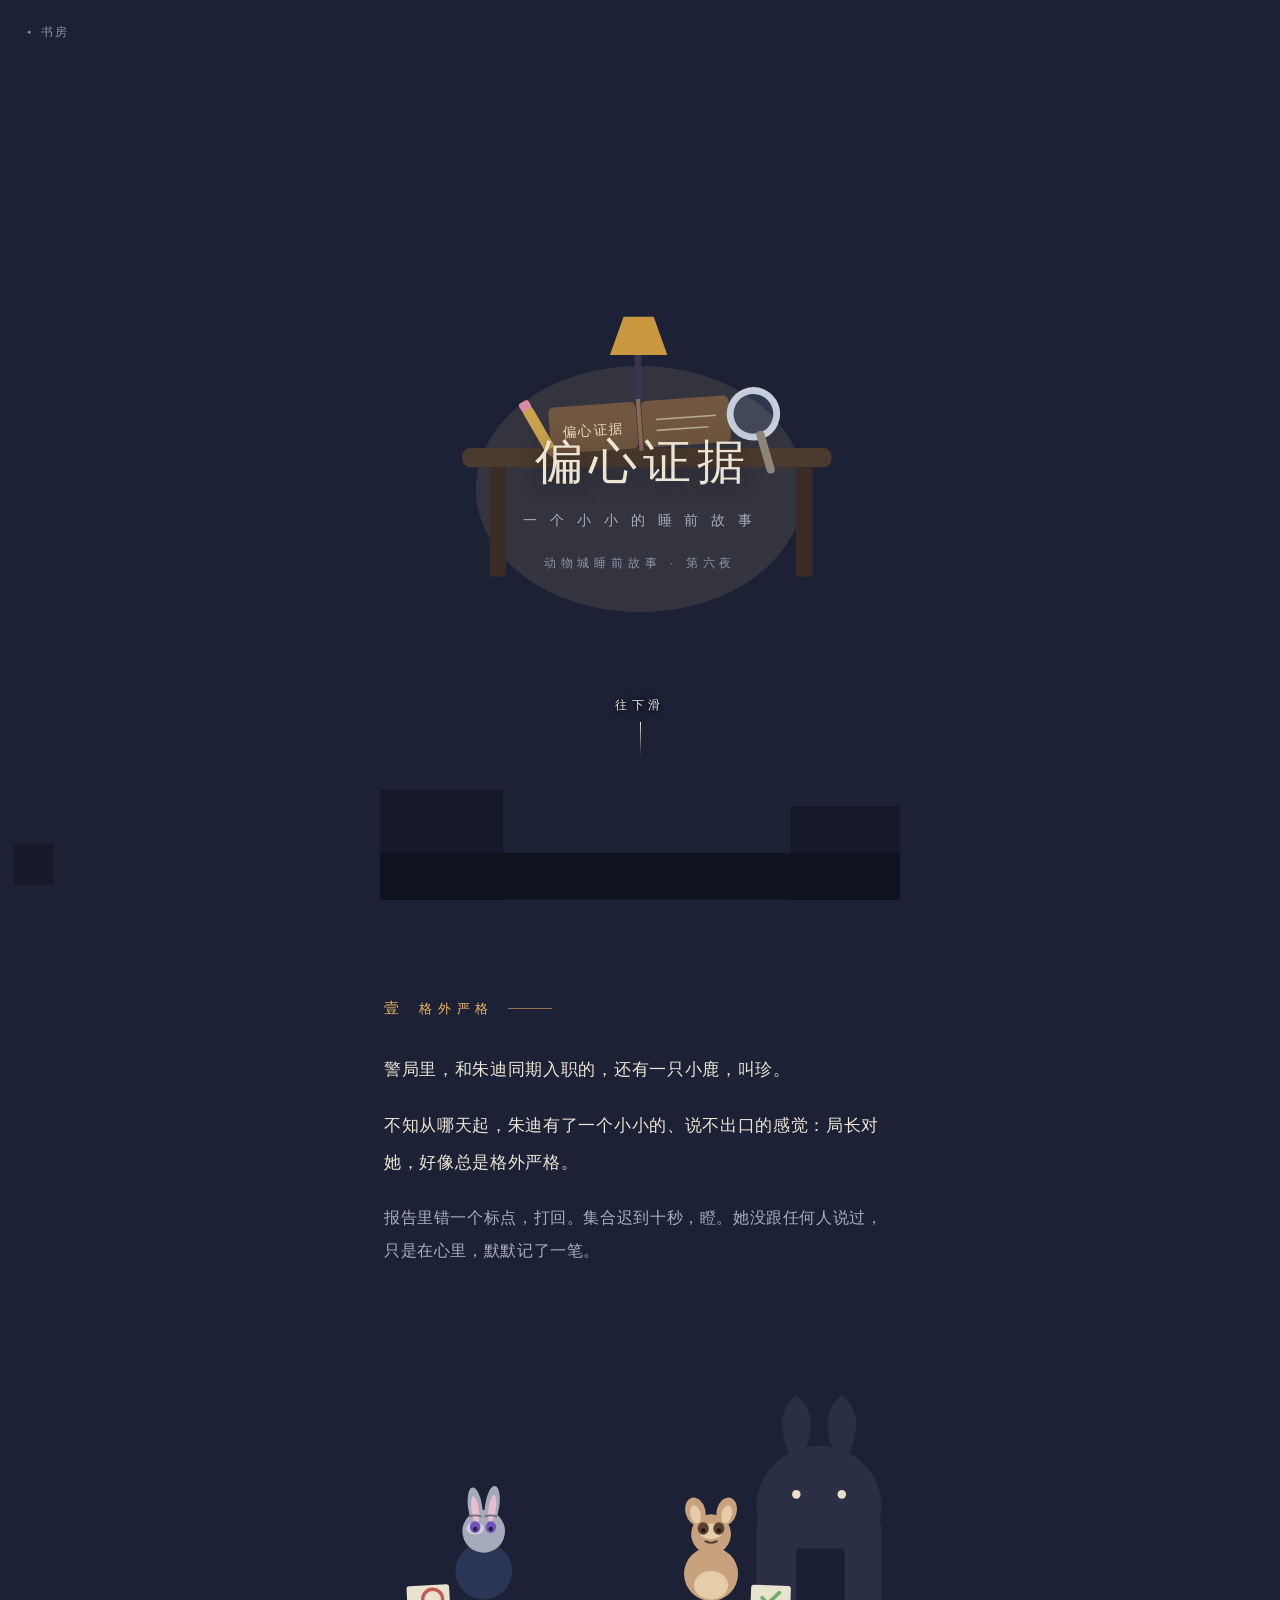
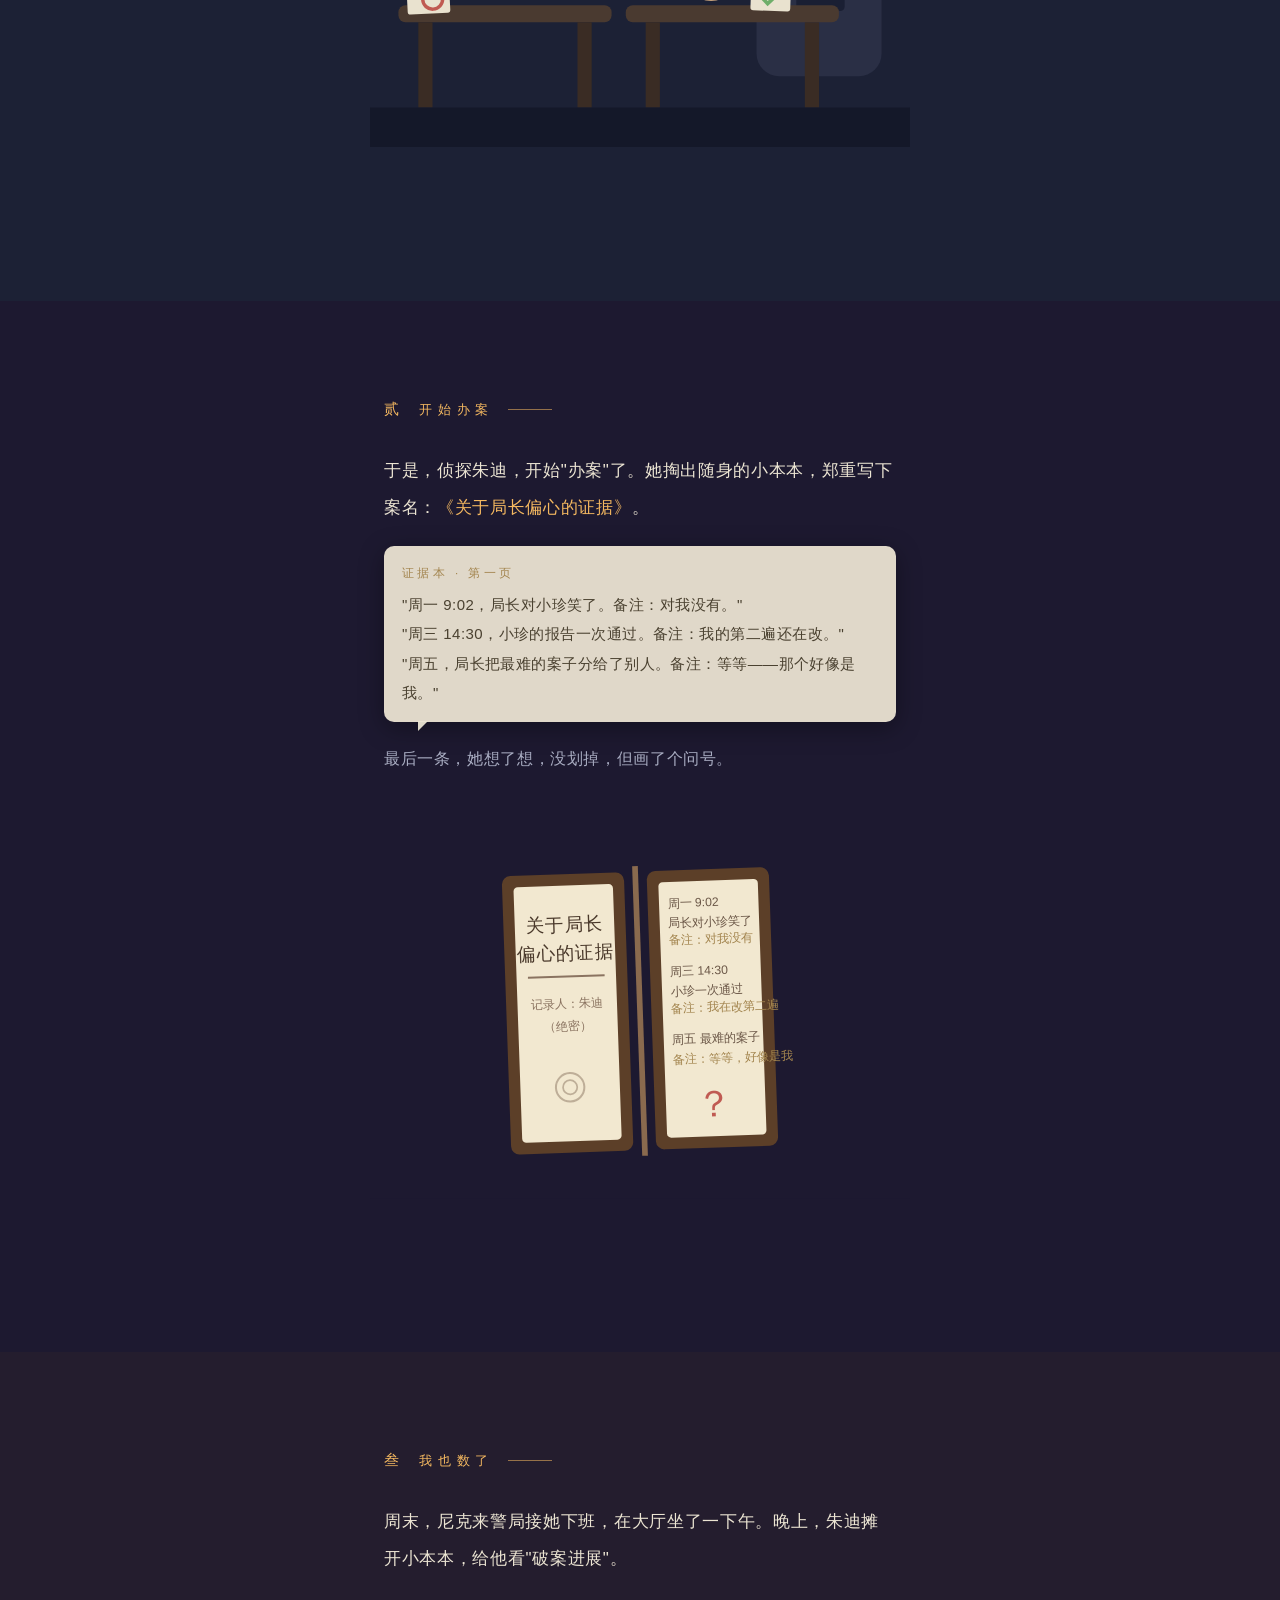
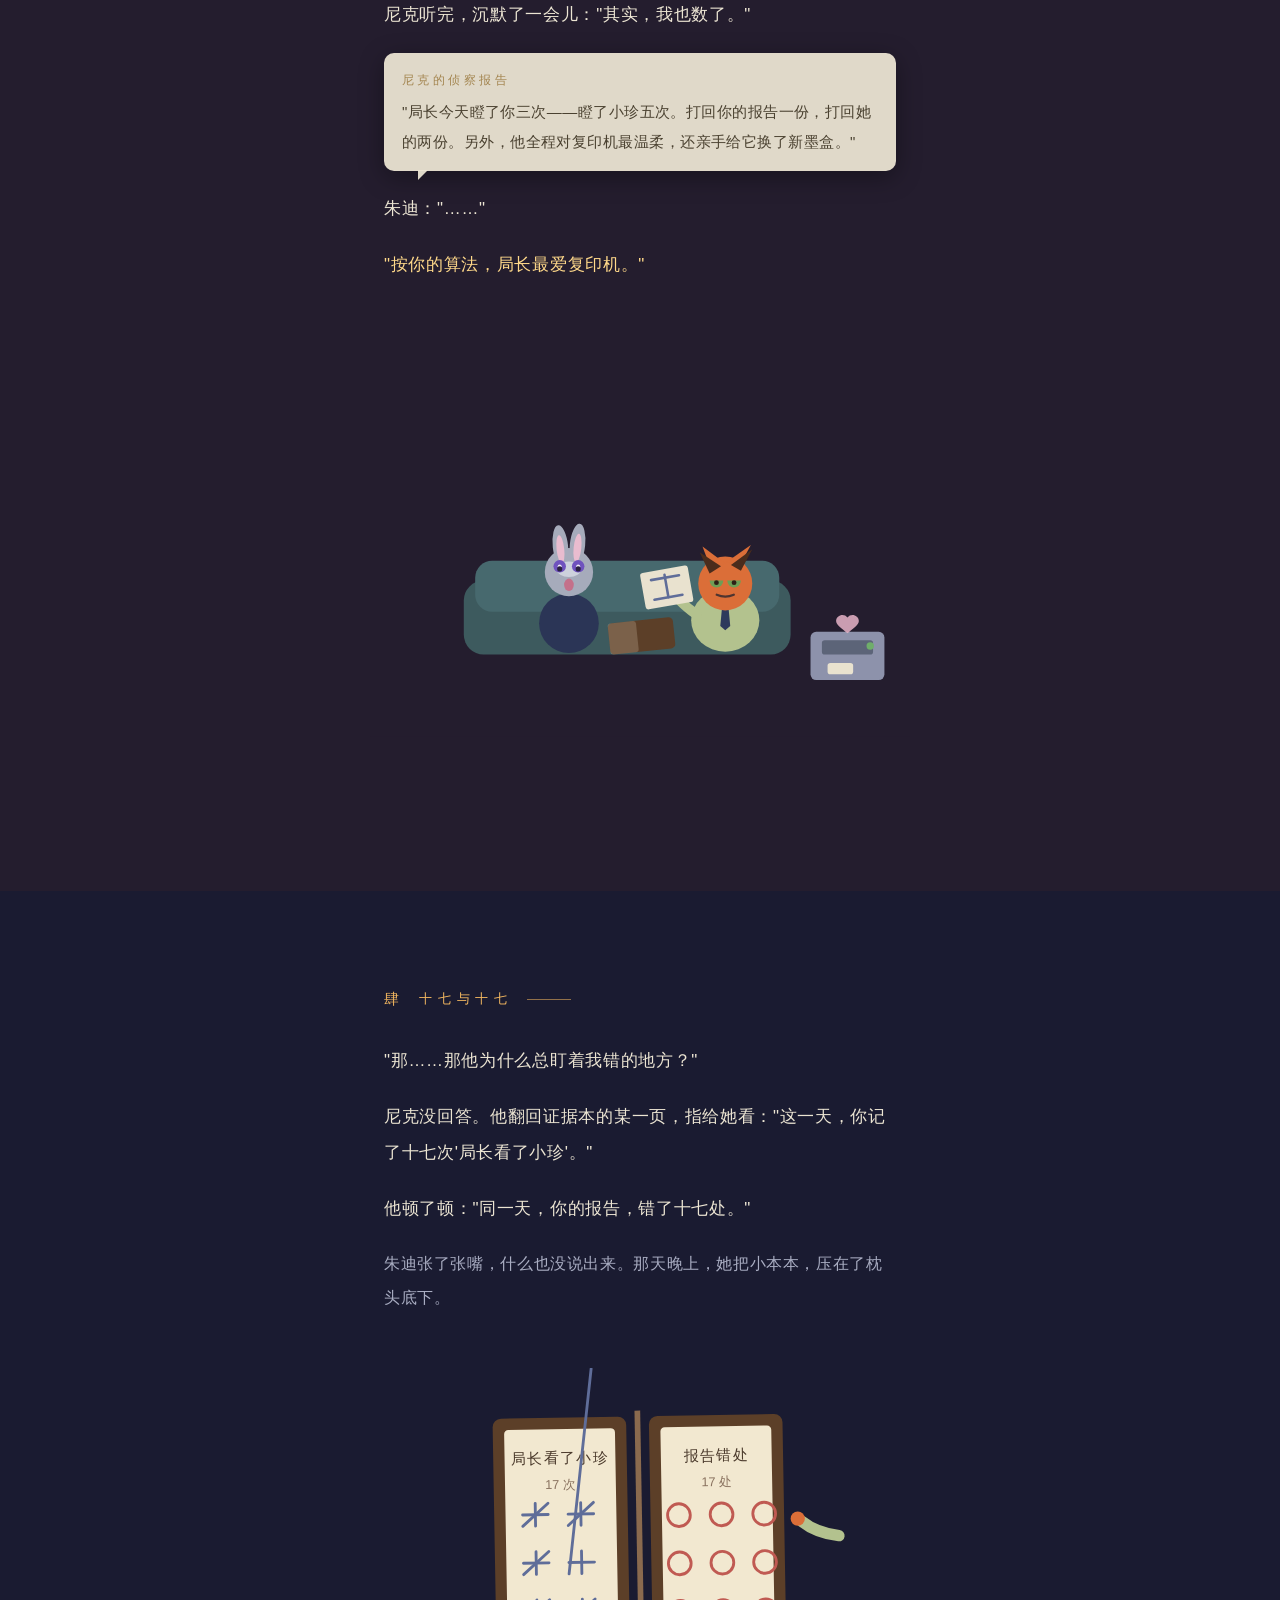
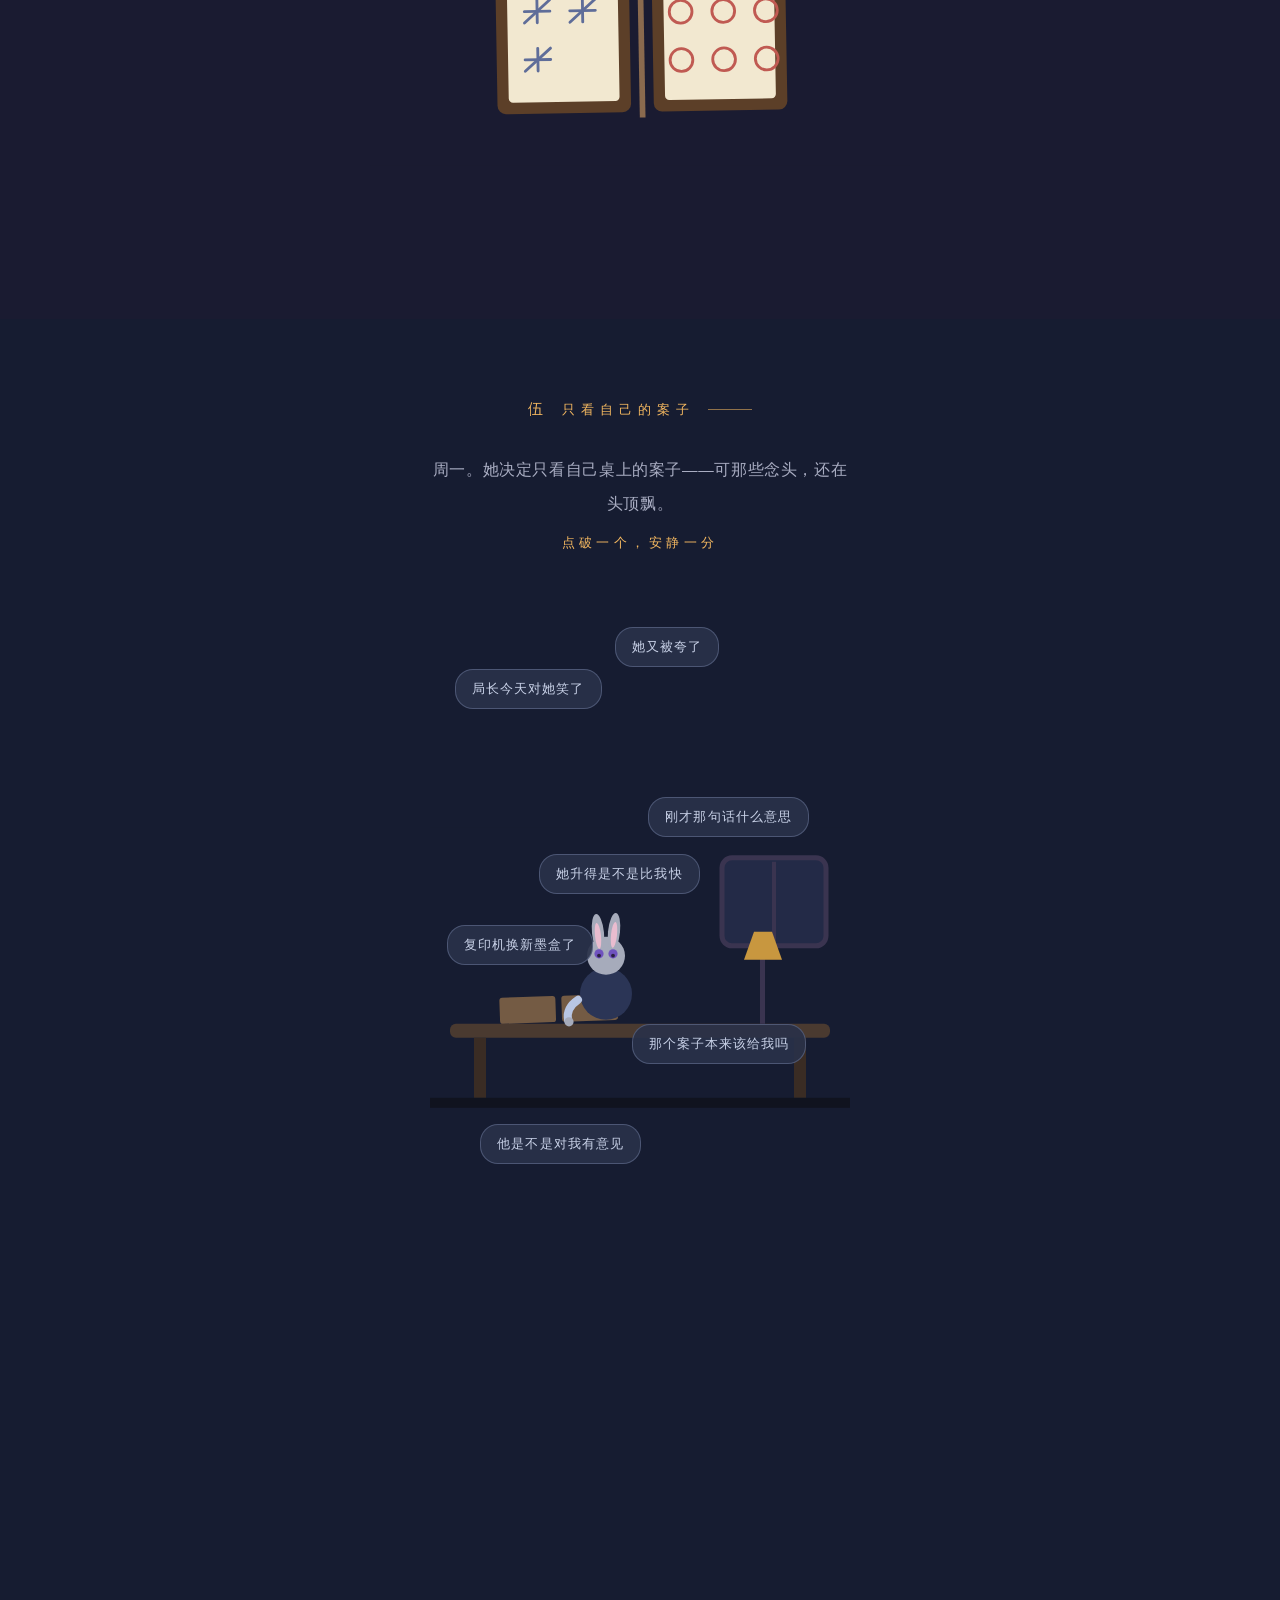
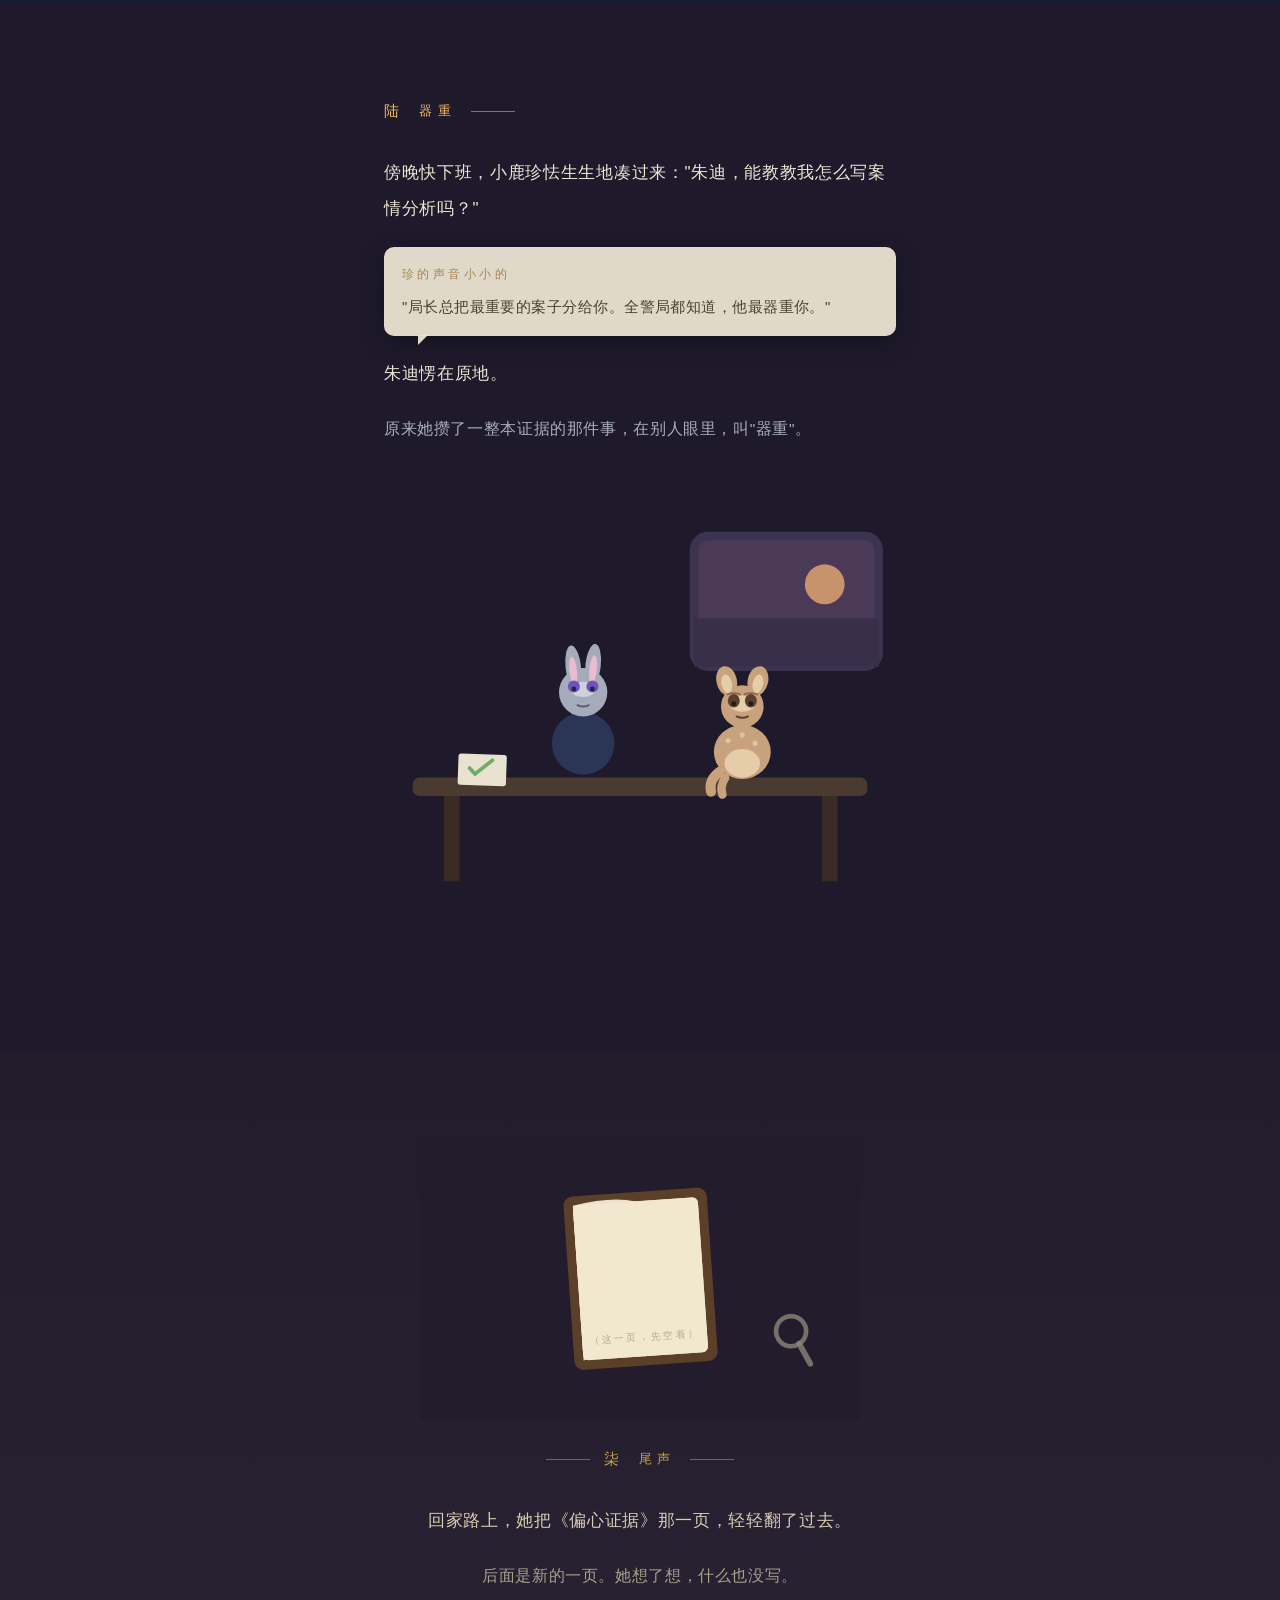
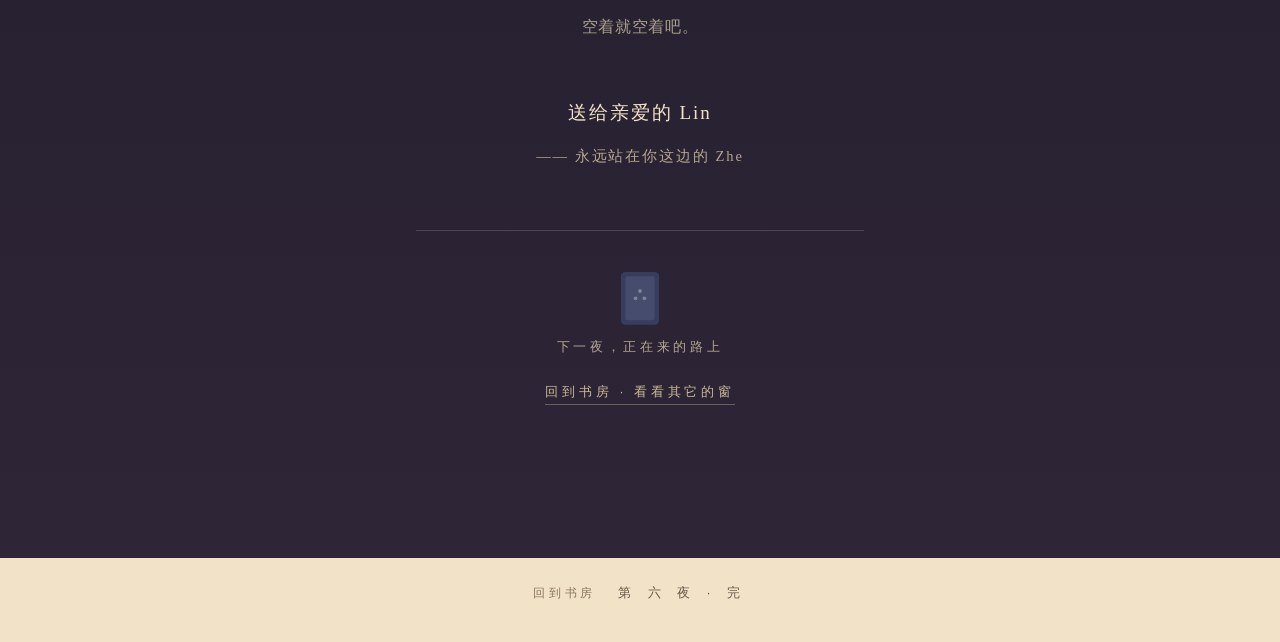
==== commit abc7f479: "home redesigned as scalable story street (2 houses per row, odd/even always full); deer renamed Mei-" ====
--- a/evidence/index.html
+++ b/evidence/index.html
@@ -191,7 +191,7 @@
 <section id="s1" class="scene flowtop">
   <div class="words">
     <div class="kicker reveal"><span class="num">壹</span><span>格外严格</span></div>
-    <p class="reveal" style="--d:.15s">警局里，和朱迪同期入职的，还有一只小鹿，叫梅。</p>
+    <p class="reveal" style="--d:.15s">警局里，和朱迪同期入职的，还有一只小鹿，叫珍。</p>
     <p class="reveal" style="--d:.35s">不知从哪天起，朱迪有了一个小小的、说不出口的感觉：局长对她，好像总是格外严格。</p>
     <p class="reveal dim" style="--d:.55s">报告里错一个标点，打回。集合迟到十秒，瞪。她没跟任何人说过，只是在心里，默默记了一笔。</p>
   </div>
@@ -237,7 +237,7 @@
           <circle cx="44" cy="196" r="7" fill="none" stroke="#c05a52" stroke-width="2.4"/>
         </g>
       </g>
-      <!-- 小鹿梅（右桌，一次通过） -->
+      <!-- 小鹿珍（右桌，一次通过） -->
       <g>
         <ellipse cx="240" cy="178" rx="19" ry="19" fill="#C8A27C"/>
         <ellipse cx="240" cy="186" rx="12" ry="10" fill="#E4CDA8"/>
@@ -270,8 +270,8 @@
     <p class="reveal" style="--d:.15s">于是，侦探朱迪，开始"办案"了。她掏出随身的小本本，郑重写下案名：<em>《关于局长偏心的证据》</em>。</p>
     <div class="bubble reveal" style="--d:.4s">
       <span class="who">证据本 · 第一页</span>
-      "周一 9:02，局长对小鹿笑了。备注：对我没有。"<br>
-      "周三 14:30，小鹿的报告一次通过。备注：我的第二遍还在改。"<br>
+      "周一 9:02，局长对小珍笑了。备注：对我没有。"<br>
+      "周三 14:30，小珍的报告一次通过。备注：我的第二遍还在改。"<br>
       "周五，局长把最难的案子分给了别人。备注：等等——那个好像是我。"
     </div>
     <p class="reveal dim" style="--d:.65s">最后一条，她想了想，没划掉，但画了个问号。</p>
@@ -295,10 +295,10 @@
         <!-- 右页：三条记录 -->
         <g fill="#6b5747" font-size="8.6" style="font-family:var(--sans)">
           <text x="212" y="56">周一 9:02</text>
-          <text x="212" y="70">局长对小鹿笑了</text>
+          <text x="212" y="70">局长对小珍笑了</text>
           <text x="212" y="82" fill="#a3854f">备注：对我没有</text>
           <text x="212" y="104">周三 14:30</text>
-          <text x="212" y="118">小鹿一次通过</text>
+          <text x="212" y="118">小珍一次通过</text>
           <text x="212" y="130" fill="#a3854f">备注：我在改第二遍</text>
           <text x="212" y="152">周五 最难的案子</text>
           <text x="212" y="166" fill="#a3854f">备注：等等，好像是我</text>
@@ -321,7 +321,7 @@
     <p class="reveal" style="--d:.35s">尼克听完，沉默了一会儿："其实，我也数了。"</p>
     <div class="bubble reveal" style="--d:.55s">
       <span class="who">尼克的侦察报告</span>
-      "局长今天瞪了你三次——瞪了小鹿五次。打回你的报告一份，打回她的两份。另外，他全程对复印机最温柔，还亲手给它换了新墨盒。"
+      "局长今天瞪了你三次——瞪了小珍五次。打回你的报告一份，打回她的两份。另外，他全程对复印机最温柔，还亲手给它换了新墨盒。"
     </div>
     <p class="reveal" style="--d:.8s">朱迪："……"</p>
     <p class="reveal say" style="--d:1s">"按你的算法，局长最爱复印机。"</p>
@@ -400,7 +400,7 @@
   <div class="words">
     <div class="kicker reveal"><span class="num">肆</span><span>十七与十七</span></div>
     <p class="reveal" style="--d:.15s">"那……那他为什么总盯着我错的地方？"</p>
-    <p class="reveal" style="--d:.35s">尼克没回答。他翻回证据本的某一页，指给她看："这一天，你记了十七次'局长看了小鹿'。"</p>
+    <p class="reveal" style="--d:.35s">尼克没回答。他翻回证据本的某一页，指给她看："这一天，你记了十七次'局长看了小珍'。"</p>
     <p class="reveal" style="--d:.55s">他顿了顿："同一天，你的报告，错了十七处。"</p>
     <p class="reveal dim" style="--d:.8s">朱迪张了张嘴，什么也没说出来。那天晚上，她把小本本，压在了枕头底下。</p>
   </div>
@@ -414,7 +414,7 @@
         <rect x="96" y="42" width="78" height="192" rx="3" fill="#f2e8d0"/>
         <rect x="206" y="42" width="78" height="192" rx="3" fill="#f2e8d0"/>
         <!-- 左页：17 次记录 -->
-        <text x="135" y="66" text-anchor="middle" font-size="10.5" fill="#4a392b" letter-spacing="1">局长看了小鹿</text>
+        <text x="135" y="66" text-anchor="middle" font-size="10.5" fill="#4a392b" letter-spacing="1">局长看了小珍</text>
         <text x="135" y="84" text-anchor="middle" font-size="9" fill="#8a7360">17 次</text>
         <g stroke="#5f6d99" stroke-width="2" stroke-linecap="round">
           <line x1="108" y1="102" x2="126" y2="102"/><line x1="117" y1="94" x2="117" y2="110"/><line x1="108" y1="110" x2="126" y2="94"/>
@@ -522,9 +522,9 @@
 <section id="s6" class="scene flowtop">
   <div class="words">
     <div class="kicker reveal"><span class="num">陆</span><span>器重</span></div>
-    <p class="reveal" style="--d:.15s">傍晚快下班，小鹿梅怯生生地凑过来："朱迪，能教教我怎么写案情分析吗？"</p>
+    <p class="reveal" style="--d:.15s">傍晚快下班，小鹿珍怯生生地凑过来："朱迪，能教教我怎么写案情分析吗？"</p>
     <div class="bubble reveal" style="--d:.4s">
-      <span class="who">梅的声音小小的</span>
+      <span class="who">珍的声音小小的</span>
       "局长总把最重要的案子分给你。全警局都知道，他最器重你。"
     </div>
     <p class="reveal" style="--d:.65s">朱迪愣在原地。</p>
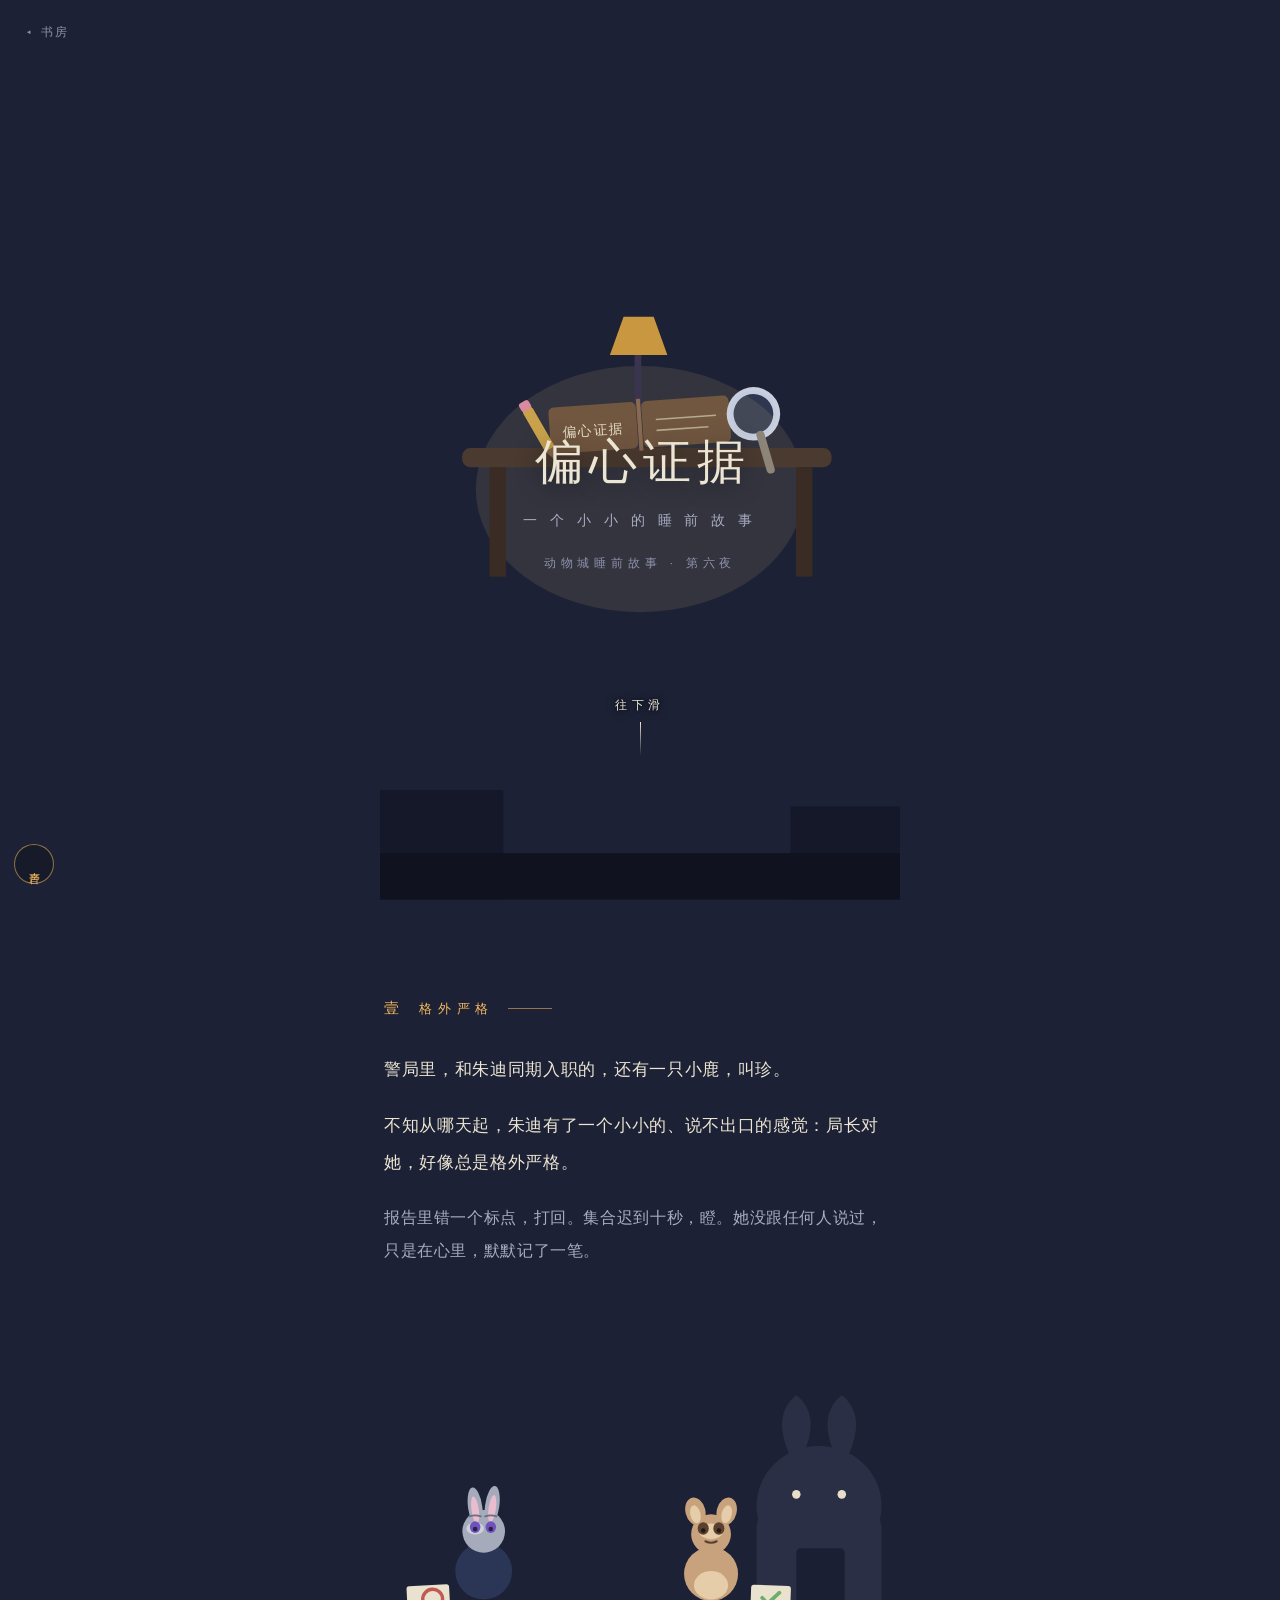
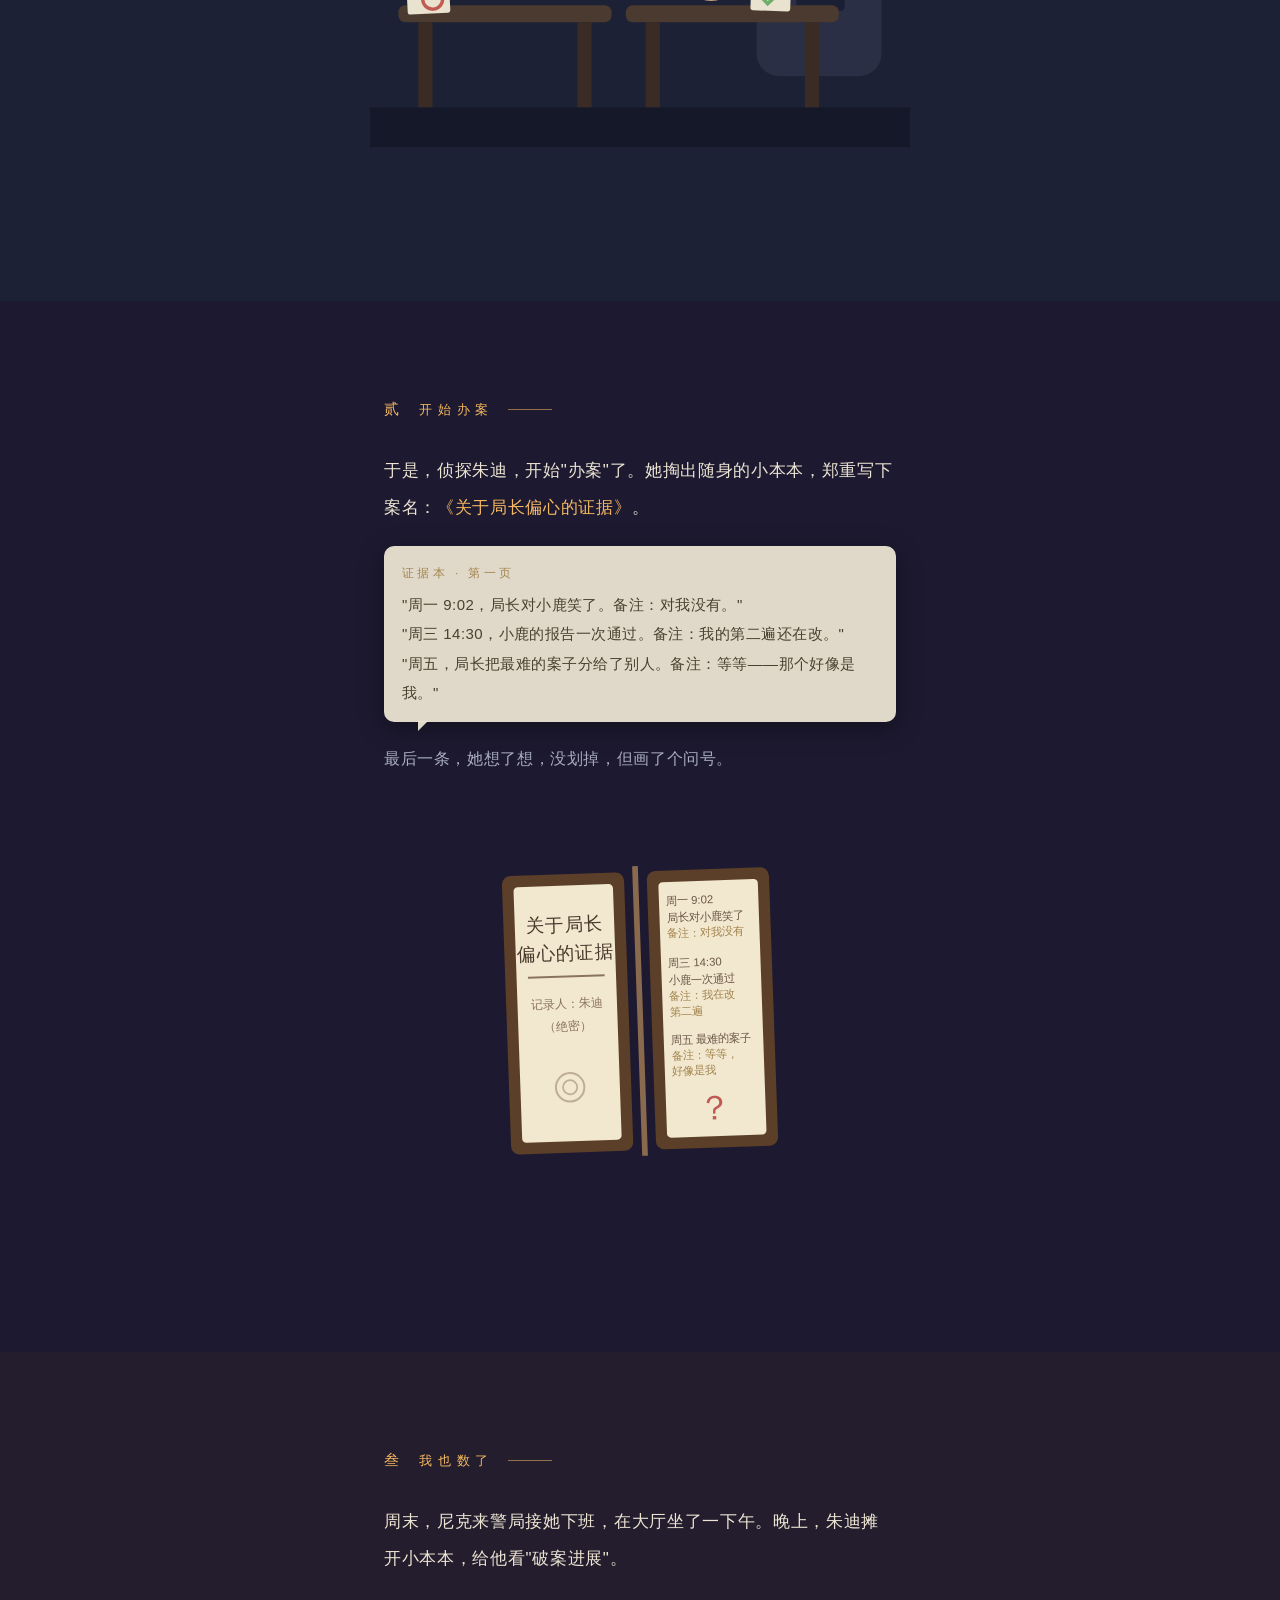
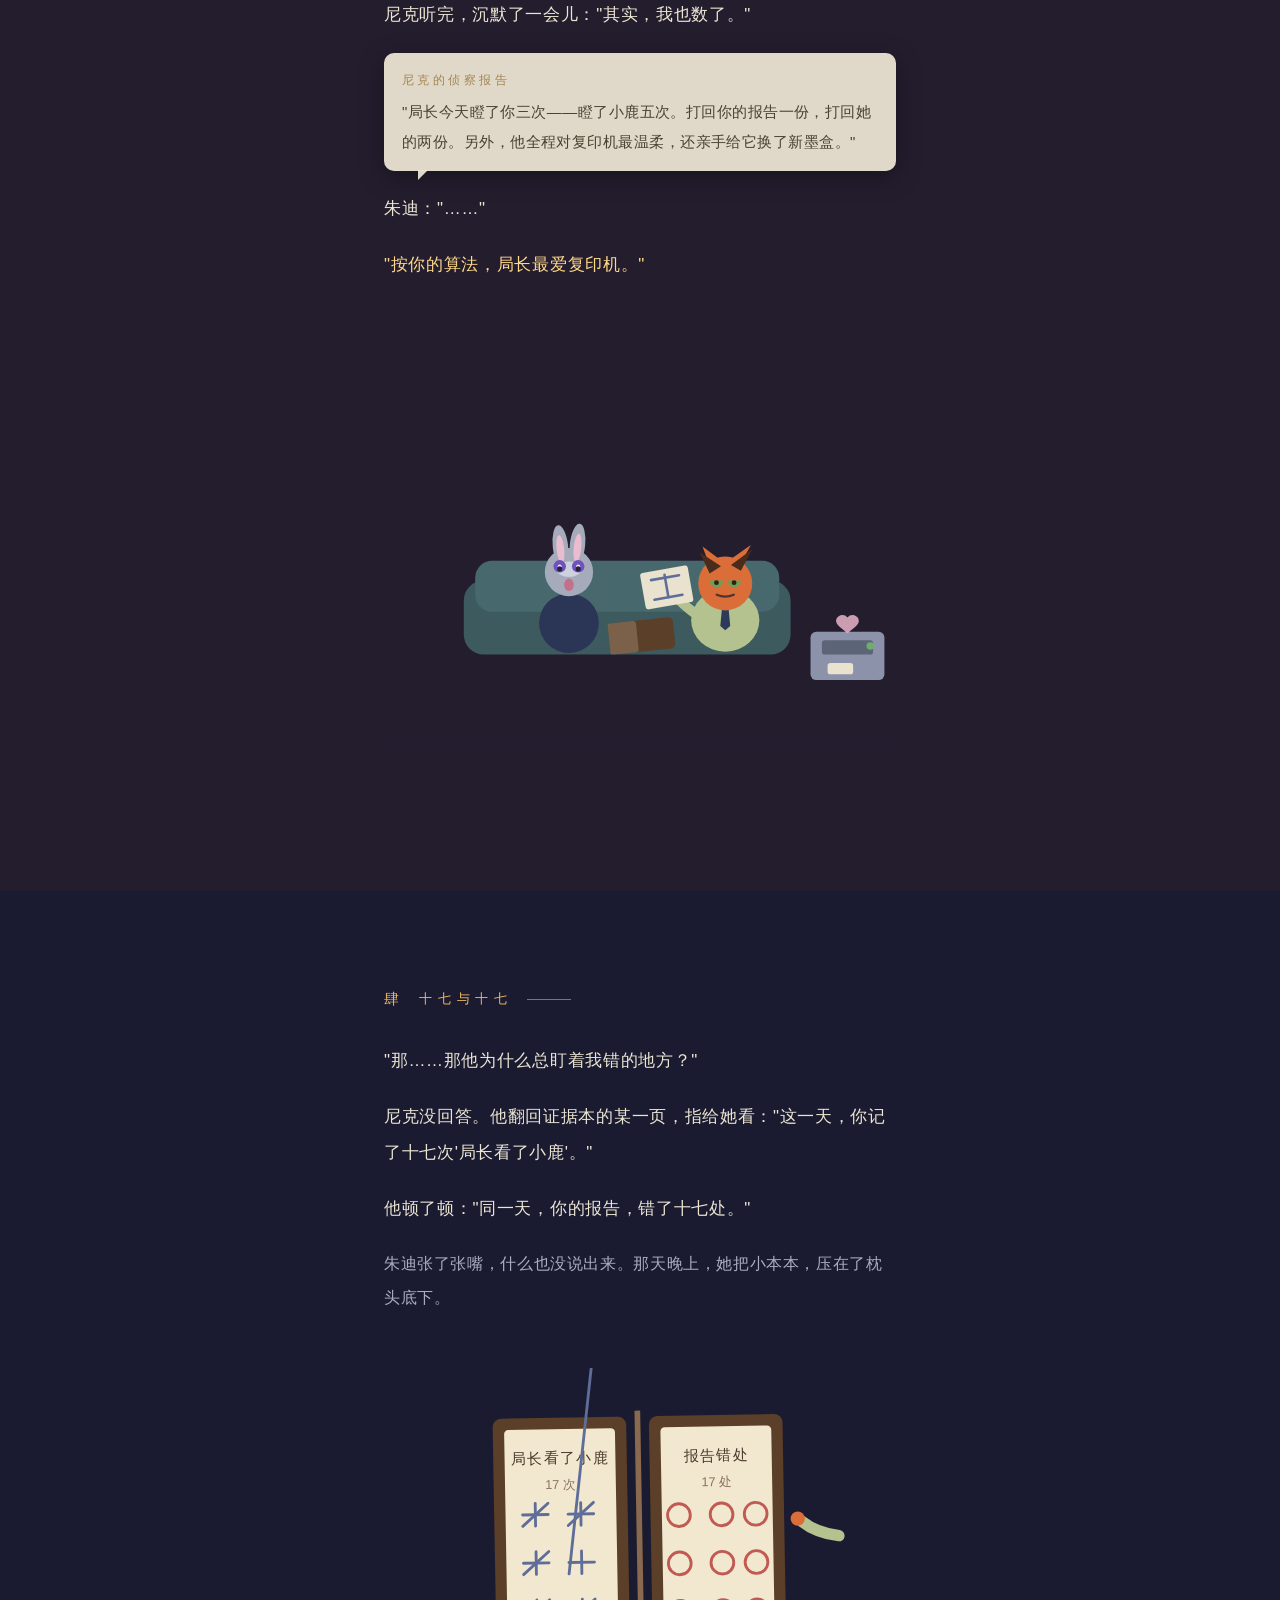
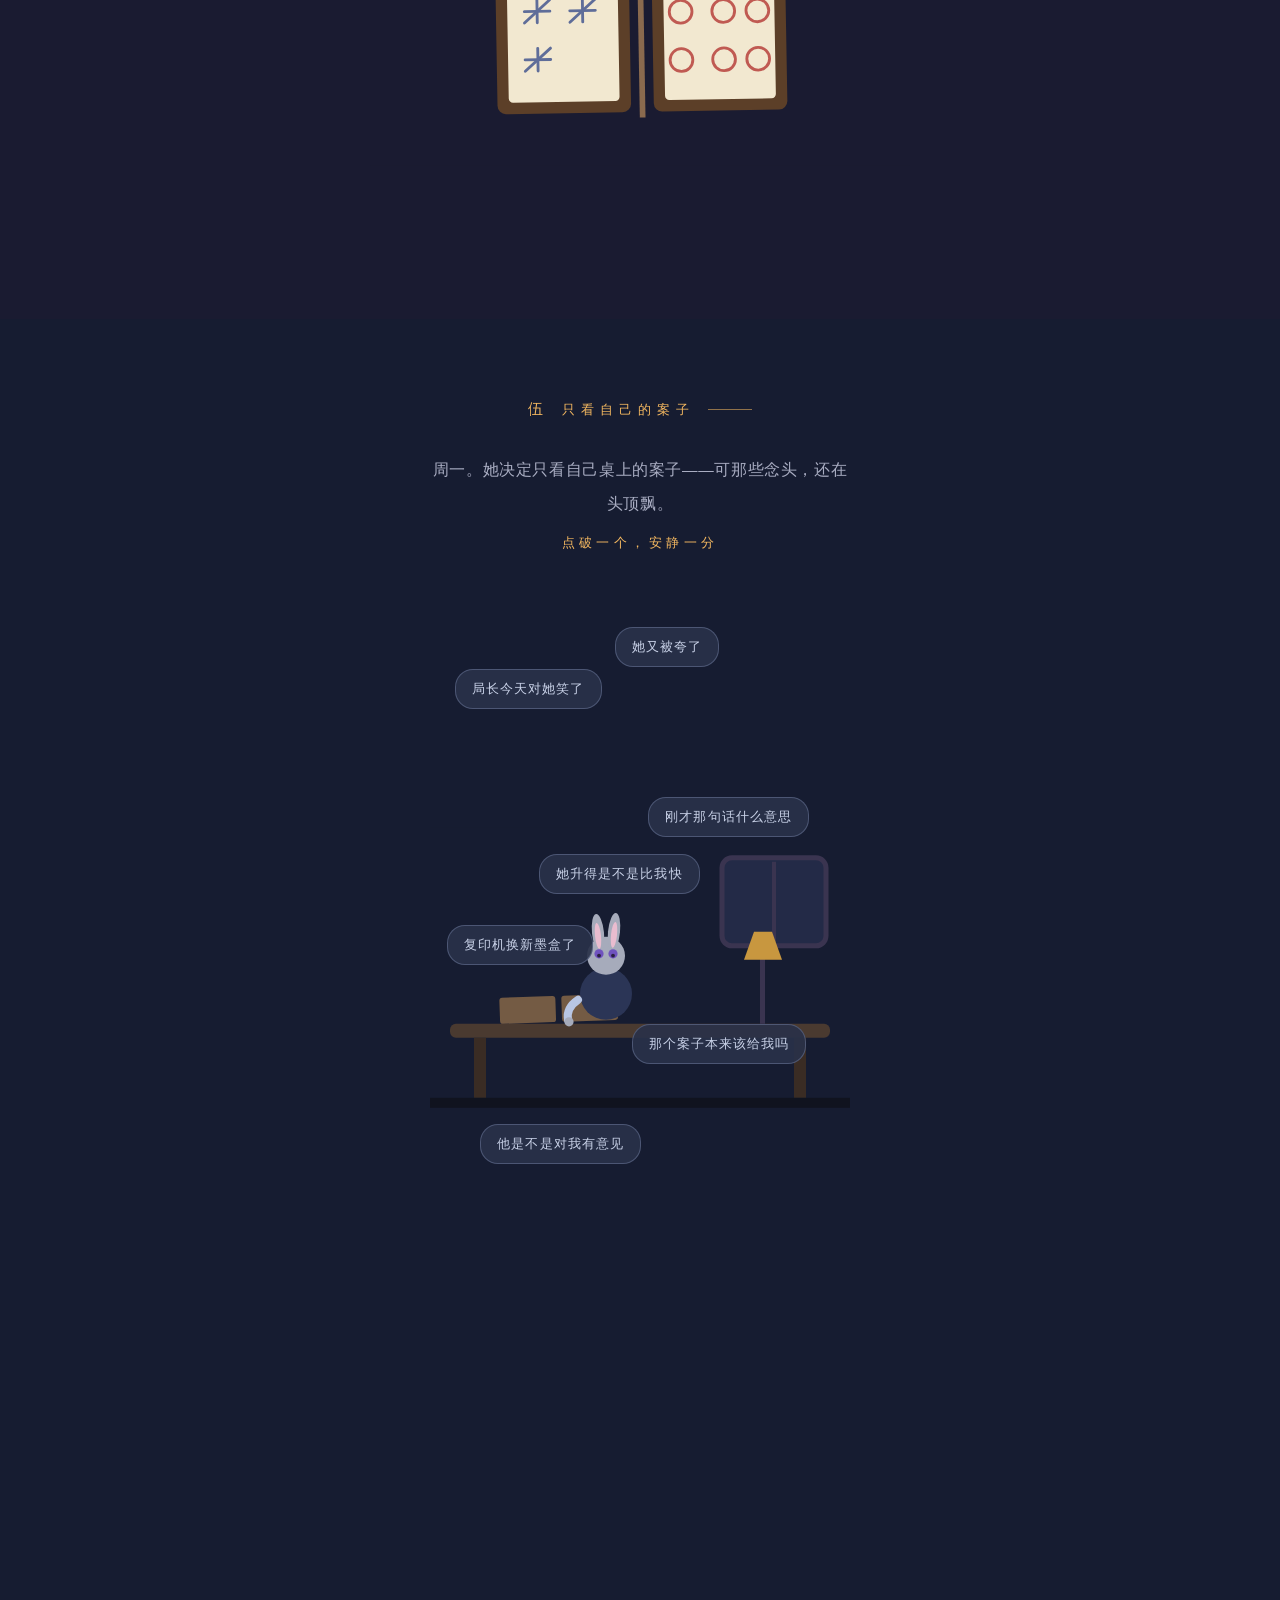
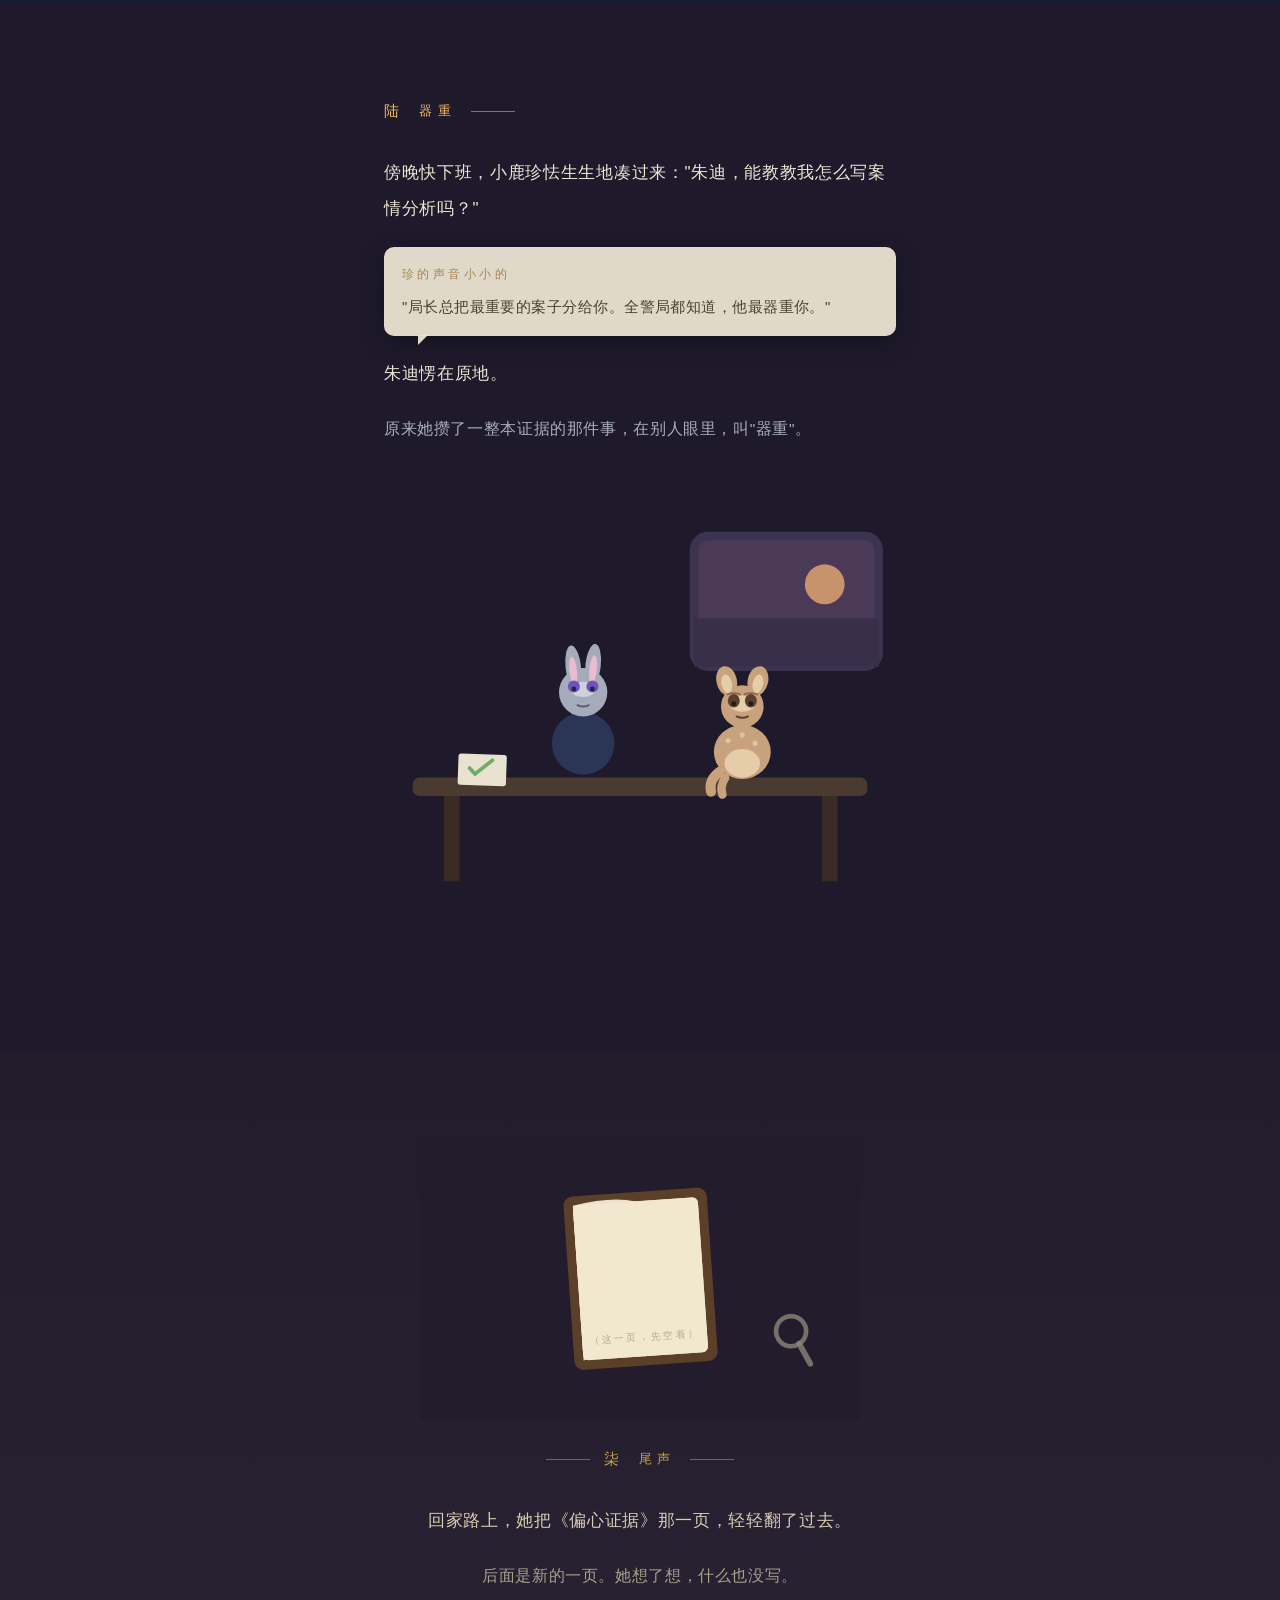
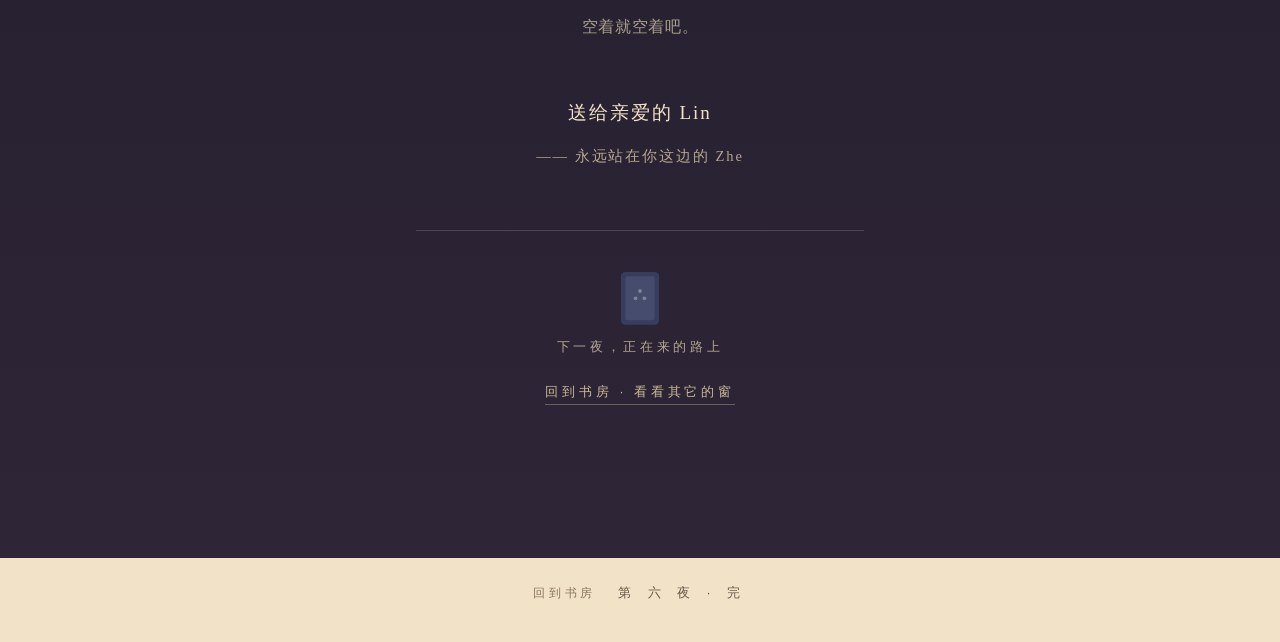
==== commit a26c4db3: "evidence fixes: deer name Zhen only (keep xiaolu), notebook text within page, circles inside margin" ====
--- a/evidence/index.html
+++ b/evidence/index.html
@@ -270,8 +270,8 @@
     <p class="reveal" style="--d:.15s">于是，侦探朱迪，开始"办案"了。她掏出随身的小本本，郑重写下案名：<em>《关于局长偏心的证据》</em>。</p>
     <div class="bubble reveal" style="--d:.4s">
       <span class="who">证据本 · 第一页</span>
-      "周一 9:02，局长对小珍笑了。备注：对我没有。"<br>
-      "周三 14:30，小珍的报告一次通过。备注：我的第二遍还在改。"<br>
+      "周一 9:02，局长对小鹿笑了。备注：对我没有。"<br>
+      "周三 14:30，小鹿的报告一次通过。备注：我的第二遍还在改。"<br>
       "周五，局长把最难的案子分给了别人。备注：等等——那个好像是我。"
     </div>
     <p class="reveal dim" style="--d:.65s">最后一条，她想了想，没划掉，但画了个问号。</p>
@@ -292,19 +292,21 @@
         <line x1="112" y1="102" x2="166" y2="102" stroke="#8a7360" stroke-width="1.4"/>
         <text x="139" y="124" text-anchor="middle" font-size="8.5" fill="#8a7360">记录人：朱迪</text>
         <text x="139" y="140" text-anchor="middle" font-size="8.5" fill="#8a7360">（绝密）</text>
-        <!-- 右页：三条记录 -->
-        <g fill="#6b5747" font-size="8.6" style="font-family:var(--sans)">
-          <text x="212" y="56">周一 9:02</text>
-          <text x="212" y="70">局长对小珍笑了</text>
-          <text x="212" y="82" fill="#a3854f">备注：对我没有</text>
-          <text x="212" y="104">周三 14:30</text>
-          <text x="212" y="118">小珍一次通过</text>
-          <text x="212" y="130" fill="#a3854f">备注：我在改第二遍</text>
-          <text x="212" y="152">周五 最难的案子</text>
-          <text x="212" y="166" fill="#a3854f">备注：等等，好像是我</text>
+        <!-- 右页：三条记录（分行，确保不出纸面） -->
+        <g fill="#6b5747" font-size="8" style="font-family:var(--sans)">
+          <text x="211" y="54">周一 9:02</text>
+          <text x="211" y="66">局长对小鹿笑了</text>
+          <text x="211" y="77" fill="#a3854f">备注：对我没有</text>
+          <text x="211" y="98">周三 14:30</text>
+          <text x="211" y="110">小鹿一次通过</text>
+          <text x="211" y="121" fill="#a3854f">备注：我在改</text>
+          <text x="211" y="132" fill="#a3854f">第二遍</text>
+          <text x="211" y="152">周五 最难的案子</text>
+          <text x="211" y="163" fill="#a3854f">备注：等等，</text>
+          <text x="211" y="174" fill="#a3854f">好像是我</text>
         </g>
         <!-- 大大的问号 -->
-        <text x="240" y="204" text-anchor="middle" font-size="26" fill="#c05a52" style="font-family:var(--serif)">？</text>
+        <text x="240" y="206" text-anchor="middle" font-size="24" fill="#c05a52" style="font-family:var(--serif)">？</text>
         <!-- 指纹按印（可爱细节） -->
         <circle cx="139" cy="180" r="10" fill="none" stroke="#8a7360" stroke-width="1.4" opacity=".5"/>
         <circle cx="139" cy="180" r="5" fill="none" stroke="#8a7360" stroke-width="1.2" opacity=".5"/>
@@ -321,7 +323,7 @@
     <p class="reveal" style="--d:.35s">尼克听完，沉默了一会儿："其实，我也数了。"</p>
     <div class="bubble reveal" style="--d:.55s">
       <span class="who">尼克的侦察报告</span>
-      "局长今天瞪了你三次——瞪了小珍五次。打回你的报告一份，打回她的两份。另外，他全程对复印机最温柔，还亲手给它换了新墨盒。"
+      "局长今天瞪了你三次——瞪了小鹿五次。打回你的报告一份，打回她的两份。另外，他全程对复印机最温柔，还亲手给它换了新墨盒。"
     </div>
     <p class="reveal" style="--d:.8s">朱迪："……"</p>
     <p class="reveal say" style="--d:1s">"按你的算法，局长最爱复印机。"</p>
@@ -400,7 +402,7 @@
   <div class="words">
     <div class="kicker reveal"><span class="num">肆</span><span>十七与十七</span></div>
     <p class="reveal" style="--d:.15s">"那……那他为什么总盯着我错的地方？"</p>
-    <p class="reveal" style="--d:.35s">尼克没回答。他翻回证据本的某一页，指给她看："这一天，你记了十七次'局长看了小珍'。"</p>
+    <p class="reveal" style="--d:.35s">尼克没回答。他翻回证据本的某一页，指给她看："这一天，你记了十七次'局长看了小鹿'。"</p>
     <p class="reveal" style="--d:.55s">他顿了顿："同一天，你的报告，错了十七处。"</p>
     <p class="reveal dim" style="--d:.8s">朱迪张了张嘴，什么也没说出来。那天晚上，她把小本本，压在了枕头底下。</p>
   </div>
@@ -414,7 +416,7 @@
         <rect x="96" y="42" width="78" height="192" rx="3" fill="#f2e8d0"/>
         <rect x="206" y="42" width="78" height="192" rx="3" fill="#f2e8d0"/>
         <!-- 左页：17 次记录 -->
-        <text x="135" y="66" text-anchor="middle" font-size="10.5" fill="#4a392b" letter-spacing="1">局长看了小珍</text>
+        <text x="135" y="66" text-anchor="middle" font-size="10.5" fill="#4a392b" letter-spacing="1">局长看了小鹿</text>
         <text x="135" y="84" text-anchor="middle" font-size="9" fill="#8a7360">17 次</text>
         <g stroke="#5f6d99" stroke-width="2" stroke-linecap="round">
           <line x1="108" y1="102" x2="126" y2="102"/><line x1="117" y1="94" x2="117" y2="110"/><line x1="108" y1="110" x2="126" y2="94"/>
@@ -429,10 +431,10 @@
         <text x="245" y="66" text-anchor="middle" font-size="10.5" fill="#4a392b" letter-spacing="1">报告错处</text>
         <text x="245" y="84" text-anchor="middle" font-size="9" fill="#8a7360">17 处</text>
         <g fill="none" stroke="#c05a52" stroke-width="2">
-          <circle cx="218" cy="104" r="8"/><circle cx="248" cy="104" r="8"/><circle cx="278" cy="104" r="8"/>
-          <circle cx="218" cy="138" r="8"/><circle cx="248" cy="138" r="8"/><circle cx="278" cy="138" r="8"/>
-          <circle cx="218" cy="172" r="8"/><circle cx="248" cy="172" r="8"/><circle cx="278" cy="172" r="8"/>
-          <circle cx="218" cy="206" r="8"/><circle cx="248" cy="206" r="8"/><circle cx="278" cy="206" r="8"/>
+          <circle cx="218" cy="104" r="8"/><circle cx="248" cy="104" r="8"/><circle cx="272" cy="104" r="8"/>
+          <circle cx="218" cy="138" r="8"/><circle cx="248" cy="138" r="8"/><circle cx="272" cy="138" r="8"/>
+          <circle cx="218" cy="172" r="8"/><circle cx="248" cy="172" r="8"/><circle cx="272" cy="172" r="8"/>
+          <circle cx="218" cy="206" r="8"/><circle cx="248" cy="206" r="8"/><circle cx="272" cy="206" r="8"/>
         </g>
         <!-- 中缝 -->
         <line x1="190" y1="30" x2="190" y2="246" stroke="#8a6a4e" stroke-width="4"/>
